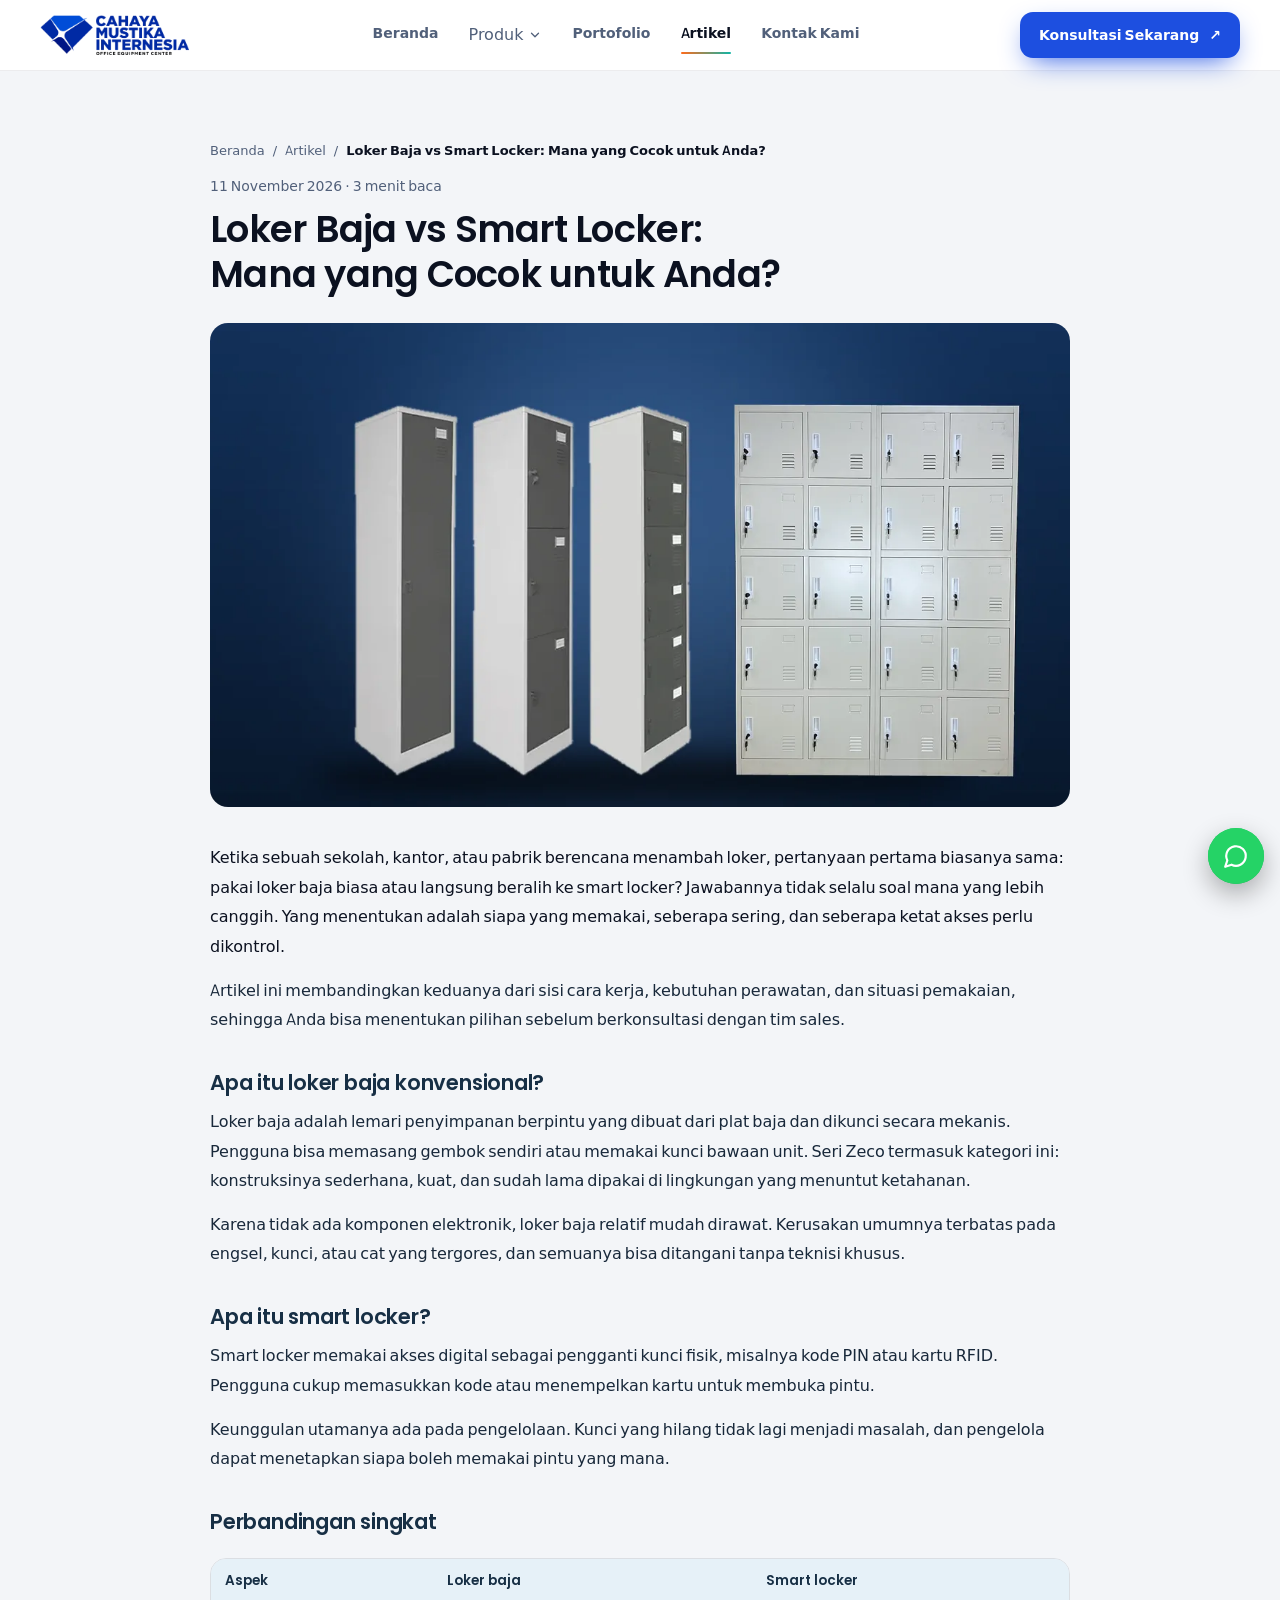
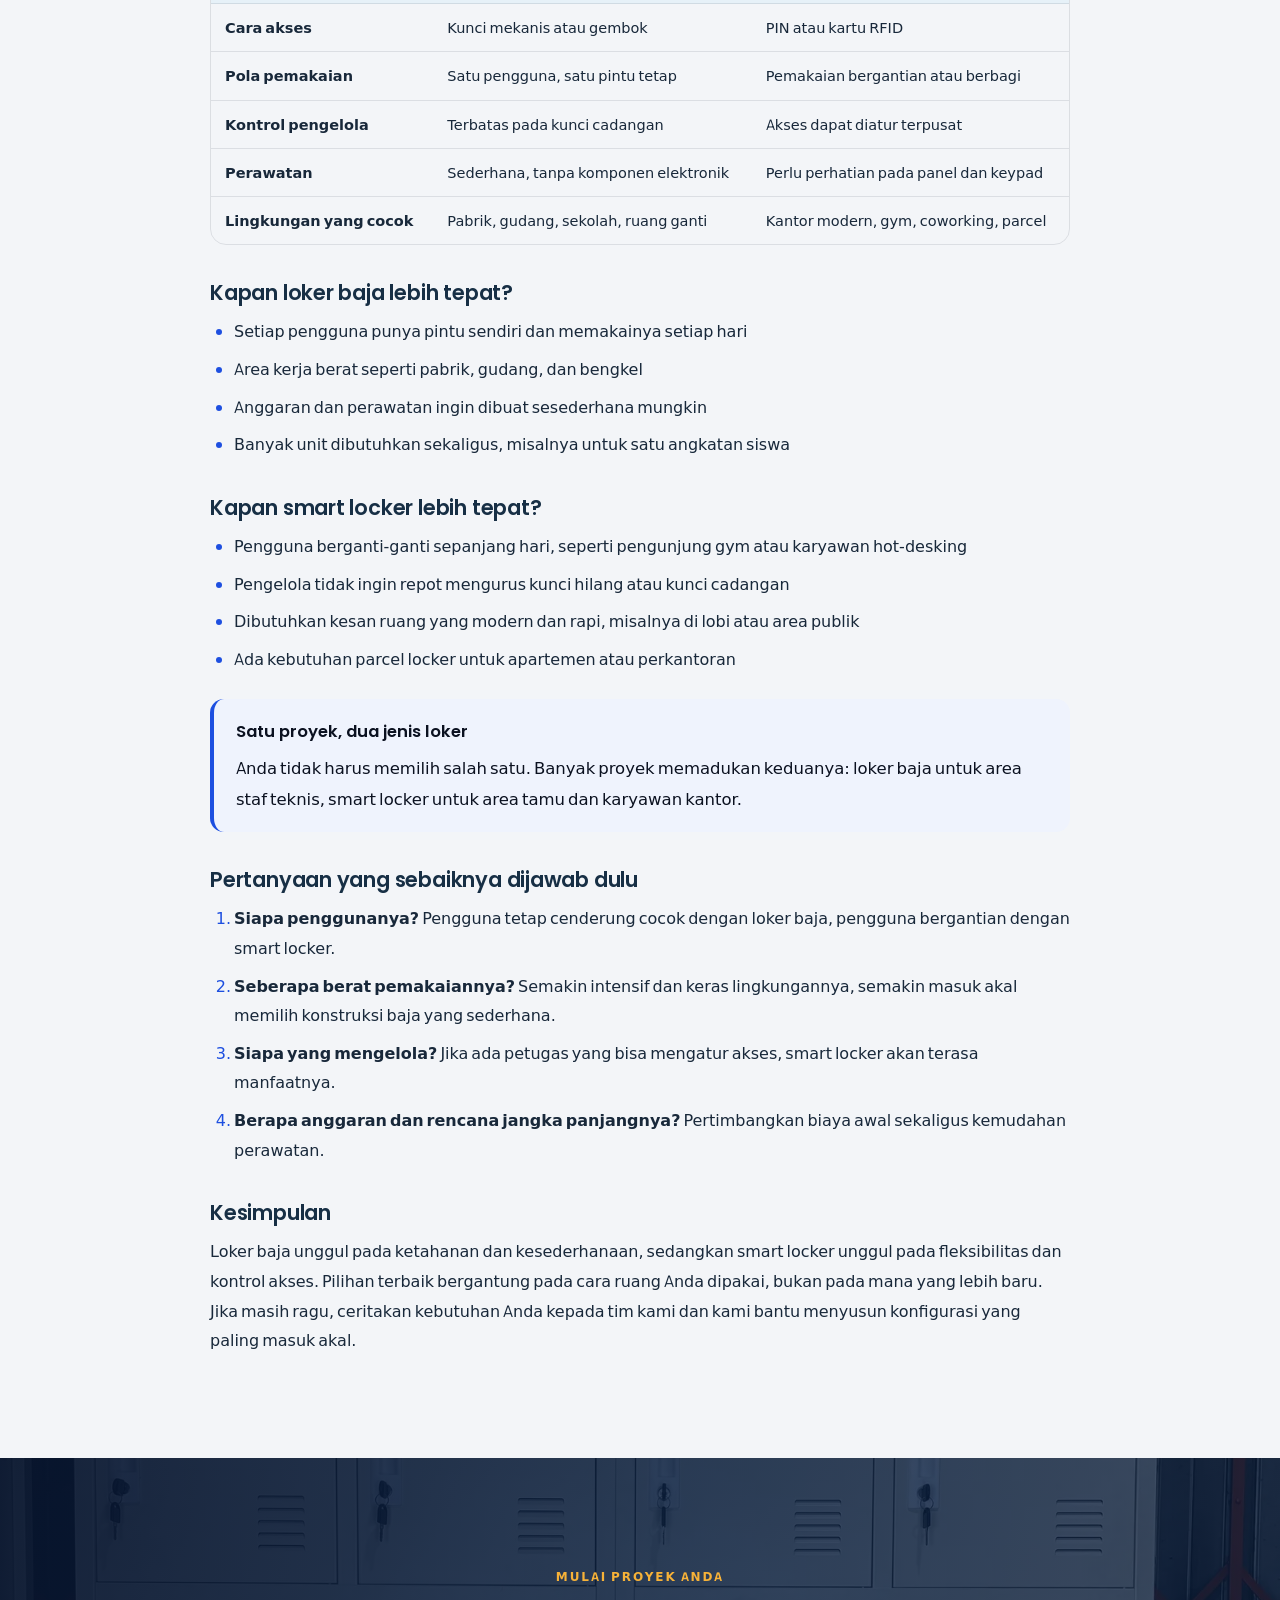
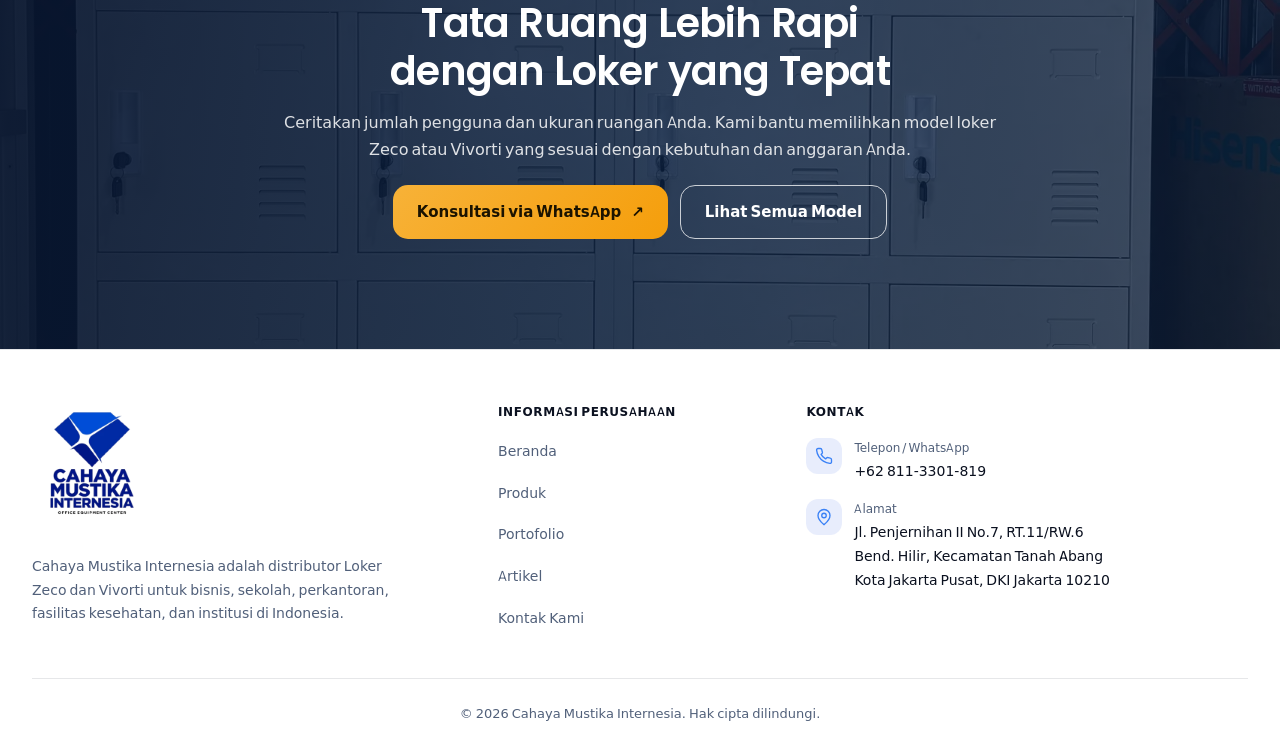
==== pages/artikel-locker-baja-vs-smart-locker.html @ 6ec08c3e "Add files via upload" ====
<!doctype html>
<html lang="id" data-theme="light">
<head>
<meta charset="utf-8">
<meta name="viewport" content="width=device-width,initial-scale=1">
<title>Loker Baja vs Smart Locker: Mana yang Cocok untuk Anda? | Cahaya Mustika Internesia</title>
<meta name="description" content="Memilih antara loker baja konvensional dan smart locker digital bergantung pada pola pemakaian, anggaran, dan tingkat kontrol akses.">
<meta property="og:title" content="Loker Baja vs Smart Locker: Mana yang Cocok untuk Anda? | Cahaya Mustika Internesia"><meta property="og:description" content="Memilih antara loker baja konvensional dan smart locker digital bergantung pada pola pemakaian, anggaran, dan tingkat kontrol akses."><meta property="og:image" content="../assets/images/logo-footer.webp">
<link rel="icon" href="../assets/images/icon.webp" type="image/webp">
<script>(function(){var d=document.documentElement;d.classList.add("js");try{localStorage.removeItem("theme")}catch(e){}})()</script>
<link rel="stylesheet" href="../assets/css/locker.css">
<script defer src="../assets/js/locker.js"></script>
</head>
<body>
<a class="skip" href="#main">Lompat ke konten</a>
<header class="hdr" id="hdr">
 <div class="hdr-in">
  <a class="logo" href="../index.html" aria-label="Cahaya Mustika Internesia"><img class="l-light" src="../assets/images/logo-cahaya-mustika.webp" width="800" height="215" alt="Cahaya Mustika Internesia"><img class="l-dark" src="../assets/images/putih-logo.webp" width="800" height="215" alt="Cahaya Mustika Internesia"></a>
  <nav class="nav" aria-label="Navigasi utama"><a href="../index.html">Beranda</a><div class="nav-dd"><button type="button" class="nav-dd-t" aria-expanded="false" aria-controls="ddProduk">Produk <svg class="dd-chev" viewBox="0 0 24 24" width="14" height="14" fill="none" stroke="currentColor" stroke-width="2.2" stroke-linecap="round" stroke-linejoin="round" aria-hidden="true"><path d="M6 9l6 6 6-6"/></svg></button><div class="nav-dd-m" id="ddProduk"><a href="../pages/produk.html"><b>Semua Produk</b><small>20 model Zeco dan Vivorti</small></a><a href="../pages/zeco.html"><b>Loker Besi Zeco</b><small>Loker baja 1 sampai 6 pintu</small></a><a href="../pages/vivorti.html"><b>Loker Vivorti</b><small>Loker 9 dan 20 pintu</small></a></div></div><a href="../pages/portofolio.html">Portofolio</a><a href="../pages/artikel.html" aria-current=page>Artikel</a><a href="../pages/kontak.html">Kontak Kami</a></nav>
  <div class="hdr-act">
   <a class="btn btn-primary btn-sm" href="https://wa.me/628113301819?text=Halo%20Cahaya%20Mustika%20Internesia%2C%20saya%20ingin%20konsultasi%20mengenai%20locker." target="_blank" rel="noopener noreferrer">Konsultasi Sekarang <span class="arr">↗</span></a>
   <button class="burger" id="burger" type="button" aria-label="Menu" aria-expanded="false" aria-controls="mnav"><span></span><span></span></button>
  </div>
 </div>
 <nav class="mnav" id="mnav" aria-label="Navigasi seluler"><a href="../index.html">Beranda</a><a href="../pages/produk.html">Produk</a><a class="mnav-sub" href="../pages/zeco.html">Loker Besi Zeco</a><a class="mnav-sub" href="../pages/vivorti.html">Loker Vivorti</a><a href="../pages/portofolio.html">Portofolio</a><a href="../pages/artikel.html" aria-current=page>Artikel</a><a href="../pages/kontak.html">Kontak Kami</a></nav>
</header>
<main id="main">
<section class="sec pt-hdr post"><div class="wrap post-wrap">
 <header class="post-head">
  <nav class="crumb post-crumb" aria-label="Breadcrumb"><a href="../index.html">Beranda</a><span aria-hidden="true">/</span><a href="artikel.html">Artikel</a><span aria-hidden="true">/</span><span aria-current="page">Loker Baja vs Smart Locker: Mana yang Cocok untuk Anda?</span></nav>
  <p class="post-date"><time>11 November 2026</time> · 3 menit baca</p>
  <h1>Loker Baja vs Smart Locker: Mana yang Cocok untuk Anda?</h1>
 </header>
 <figure class="post-cover"><img fetchpriority="high" src="../assets/images/artikel/locker-baja-vs-smart-locker.webp" alt="Loker Baja vs Smart Locker: Mana yang Cocok untuk Anda?" width="1200" height="750"></figure>
 <article class="post-body prose">
<p>Ketika sebuah sekolah, kantor, atau pabrik berencana menambah loker, pertanyaan pertama biasanya sama: pakai loker baja biasa atau langsung beralih ke smart locker? Jawabannya tidak selalu soal mana yang lebih canggih. Yang menentukan adalah siapa yang memakai, seberapa sering, dan seberapa ketat akses perlu dikontrol.</p>
<p>Artikel ini membandingkan keduanya dari sisi cara kerja, kebutuhan perawatan, dan situasi pemakaian, sehingga Anda bisa menentukan pilihan sebelum berkonsultasi dengan tim sales.</p>
<h2>Apa itu loker baja konvensional?</h2>
<p>Loker baja adalah lemari penyimpanan berpintu yang dibuat dari plat baja dan dikunci secara mekanis. Pengguna bisa memasang gembok sendiri atau memakai kunci bawaan unit. Seri Zeco termasuk kategori ini: konstruksinya sederhana, kuat, dan sudah lama dipakai di lingkungan yang menuntut ketahanan.</p>
<p>Karena tidak ada komponen elektronik, loker baja relatif mudah dirawat. Kerusakan umumnya terbatas pada engsel, kunci, atau cat yang tergores, dan semuanya bisa ditangani tanpa teknisi khusus.</p>
<h2>Apa itu smart locker?</h2>
<p>Smart locker memakai akses digital sebagai pengganti kunci fisik, misalnya kode PIN atau kartu RFID. Pengguna cukup memasukkan kode atau menempelkan kartu untuk membuka pintu.</p>
<p>Keunggulan utamanya ada pada pengelolaan. Kunci yang hilang tidak lagi menjadi masalah, dan pengelola dapat menetapkan siapa boleh memakai pintu yang mana.</p>
<h2>Perbandingan singkat</h2>
<div class="tbl"><table><thead><tr><th>Aspek</th><th>Loker baja</th><th>Smart locker</th></tr></thead><tbody>
<tr><td>Cara akses</td><td>Kunci mekanis atau gembok</td><td>PIN atau kartu RFID</td></tr>
<tr><td>Pola pemakaian</td><td>Satu pengguna, satu pintu tetap</td><td>Pemakaian bergantian atau berbagi</td></tr>
<tr><td>Kontrol pengelola</td><td>Terbatas pada kunci cadangan</td><td>Akses dapat diatur terpusat</td></tr>
<tr><td>Perawatan</td><td>Sederhana, tanpa komponen elektronik</td><td>Perlu perhatian pada panel dan keypad</td></tr>
<tr><td>Lingkungan yang cocok</td><td>Pabrik, gudang, sekolah, ruang ganti</td><td>Kantor modern, gym, coworking, parcel</td></tr>
</tbody></table></div>
<h2>Kapan loker baja lebih tepat?</h2>
<ul><li>Setiap pengguna punya pintu sendiri dan memakainya setiap hari</li><li>Area kerja berat seperti pabrik, gudang, dan bengkel</li><li>Anggaran dan perawatan ingin dibuat sesederhana mungkin</li><li>Banyak unit dibutuhkan sekaligus, misalnya untuk satu angkatan siswa</li></ul>
<h2>Kapan smart locker lebih tepat?</h2>
<ul><li>Pengguna berganti-ganti sepanjang hari, seperti pengunjung gym atau karyawan hot-desking</li><li>Pengelola tidak ingin repot mengurus kunci hilang atau kunci cadangan</li><li>Dibutuhkan kesan ruang yang modern dan rapi, misalnya di lobi atau area publik</li><li>Ada kebutuhan parcel locker untuk apartemen atau perkantoran</li></ul>
<blockquote><b>Satu proyek, dua jenis loker</b>Anda tidak harus memilih salah satu. Banyak proyek memadukan keduanya: loker baja untuk area staf teknis, smart locker untuk area tamu dan karyawan kantor.</blockquote>
<h2>Pertanyaan yang sebaiknya dijawab dulu</h2>
<ol><li><b>Siapa penggunanya?</b> Pengguna tetap cenderung cocok dengan loker baja, pengguna bergantian dengan smart locker.</li><li><b>Seberapa berat pemakaiannya?</b> Semakin intensif dan keras lingkungannya, semakin masuk akal memilih konstruksi baja yang sederhana.</li><li><b>Siapa yang mengelola?</b> Jika ada petugas yang bisa mengatur akses, smart locker akan terasa manfaatnya.</li><li><b>Berapa anggaran dan rencana jangka panjangnya?</b> Pertimbangkan biaya awal sekaligus kemudahan perawatan.</li></ol>
<h2>Kesimpulan</h2>
<p>Loker baja unggul pada ketahanan dan kesederhanaan, sedangkan smart locker unggul pada fleksibilitas dan kontrol akses. Pilihan terbaik bergantung pada cara ruang Anda dipakai, bukan pada mana yang lebih baru. Jika masih ragu, ceritakan kebutuhan Anda kepada tim kami dan kami bantu menyusun konfigurasi yang paling masuk akal.</p>
 </article>
</div></section>
<section class="pdx-cta" aria-label="Konsultasi">
 <img src="../assets/images/cta-loker.webp" alt="" width="1600" height="900" loading="lazy">
 <div class="wrap pdx-cta-in">
  <span class="pdx-eyebrow">Mulai Proyek Anda</span>
  <h2>Tata Ruang Lebih Rapi dengan Loker yang Tepat</h2>
  <p>Ceritakan jumlah pengguna dan ukuran ruangan Anda. Kami bantu memilihkan model loker Zeco atau Vivorti yang sesuai dengan kebutuhan dan anggaran Anda.</p>
  <div class="pdx-cta-btns"><a class="btn pdx-btn-wa" href="https://wa.me/628113301819?text=Halo%20Cahaya%20Mustika%20Internesia%2C%20saya%20ingin%20konsultasi%20mengenai%20loker." target="_blank" rel="noopener noreferrer">Konsultasi via WhatsApp <span class="arr">↗</span></a><a class="btn pdx-btn-line" href="produk.html">Lihat Semua Model</a></div>
 </div>
</section>
</main>
<footer class="ft">
 <div class="ft-grid">
  <div class="c2">
   <a class="ft-logo" href="../index.html" aria-label="Cahaya Mustika Internesia"><img class="theme-logo-light" src="../assets/images/logo-footer.webp" width="320" height="320" loading="lazy" alt="Cahaya Mustika Internesia - Office Equipment Center"><img class="theme-logo-dark" src="../assets/images/logo-footer-dark.webp" width="320" height="320" loading="lazy" alt="" aria-hidden="true"></a>
   <p class="d">Cahaya Mustika Internesia adalah distributor Loker Zeco dan Vivorti untuk bisnis, sekolah, perkantoran, fasilitas kesehatan, dan institusi di Indonesia.</p>
  </div>
  <nav aria-label="Footer Navigation"><p class="ft-t">Informasi perusahaan</p><ul><li><a href="../index.html">Beranda</a></li><li><a href="../pages/produk.html">Produk</a></li><li><a href="../pages/portofolio.html">Portofolio</a></li><li><a href="../pages/artikel.html">Artikel</a></li><li><a href="../pages/kontak.html">Kontak Kami</a></li></ul></nav>
  <div class="c2"><p class="ft-t">Kontak</p><ul>
   <li><a class="ci" href="https://wa.me/628113301819?text=Halo%20Cahaya%20Mustika%20Internesia%2C%20saya%20ingin%20konsultasi%20mengenai%20locker." target="_blank" rel="noopener noreferrer"><span class="ico"><svg width="18" height="18" viewBox="0 0 24 24" fill="none" stroke="currentColor" stroke-width="1.8" stroke-linecap="round" stroke-linejoin="round"><path d="M22 16.92v3a2 2 0 0 1-2.18 2 19.79 19.79 0 0 1-8.63-3.07 19.5 19.5 0 0 1-6-6 19.79 19.79 0 0 1-3.07-8.67A2 2 0 0 1 4.11 2h3a2 2 0 0 1 2 1.72 12.84 12.84 0 0 0 .7 2.81 2 2 0 0 1-.45 2.11L8.09 9.91a16 16 0 0 0 6 6l1.27-1.27a2 2 0 0 1 2.11-.45 12.84 12.84 0 0 0 2.81.7A2 2 0 0 1 22 16.92z"/></svg></span><span><small>Telepon / WhatsApp</small><b>+62 811-3301-819</b></span></a></li>
   <li><a class="ci" href="https://www.google.com/maps/search/?api=1&amp;query=PT%20Cahaya%20Mustika%20Internesia%2C%20Jl.%20Penjernihan%20II%2C%20Jakarta%20Pusat" target="_blank" rel="noopener noreferrer"><span class="ico"><svg width="18" height="18" viewBox="0 0 24 24" fill="none" stroke="currentColor" stroke-width="1.8" stroke-linecap="round" stroke-linejoin="round"><path d="M20 10c0 4.993-5.539 10.193-7.399 11.799a1 1 0 0 1-1.202 0C9.539 20.193 4 14.993 4 10a8 8 0 0 1 16 0"/><circle cx="12" cy="10" r="3"/></svg></span><span><small>Alamat</small><b><span>Jl. Penjernihan II No.7, RT.11/RW.6</span><span>Bend. Hilir, Kecamatan Tanah Abang</span><span>Kota Jakarta Pusat, DKI Jakarta 10210</span></b></span></a></li>
  </ul></div>
 </div>
 <div class="ft-copy">© 2026 Cahaya Mustika Internesia. Hak cipta dilindungi.</div>
</footer>
<a class="wa" href="https://wa.me/628113301819?text=Halo%20Cahaya%20Mustika%20Internesia%2C%20saya%20ingin%20konsultasi%20mengenai%20locker." target="_blank" rel="noopener noreferrer" aria-label="Chat dengan Sales via WhatsApp"><span class="tip">Chat dengan Sales</span><span class="b"><svg width="26" height="26" viewBox="0 0 24 24" fill="none" stroke="currentColor" stroke-width="2" stroke-linecap="round" stroke-linejoin="round"><path d="M7.9 20A9 9 0 1 0 4 16.1L2 22Z"/></svg></span></a>
<dialog id="pm" aria-label="Detail produk"><div class="m" style="position:relative"><button class="m-x" type="button" aria-label="Tutup">×</button>
 <div class="m-art"><div class="art" id="pm-art"></div></div>
 <div class="m-body"><span class="badge" id="pm-badge"></span><h3 id="pm-name"></h3><small id="pm-tag" style="color:var(--muted);font-weight:700"></small><p id="pm-desc"></p><ul id="pm-list"></ul>
 <a class="btn btn-wa btn-blue" id="pm-wa" href="#" target="_blank" rel="noopener noreferrer">Mulai Konsultasi <span class="arr">↗</span></a>
 <p class="m-note">Model, ukuran, warna, dan opsi kunci dikonfirmasi oleh tim sales sesuai ketersediaan dan kebutuhan proyek Anda.</p></div></div></dialog>
</body>
</html>
---- assets/css/locker.css ----
/* Cahaya Mustika Internesia — Locker (Zeco & Vivorti) */
@font-face{font-family:Manrope;font-style:normal;font-weight:200 800;font-display:swap;src:url(../fonts/manrope-200-800-latin.woff2) format("woff2")}
@font-face{font-family:Poppins;font-weight:400;font-display:swap;src:url(../fonts/poppins-400-latin.woff2) format("woff2")}
@font-face{font-family:Poppins;font-weight:500;font-display:swap;src:url(../fonts/poppins-500-latin.woff2) format("woff2")}
@font-face{font-family:Poppins;font-weight:600;font-display:swap;src:url(../fonts/poppins-600-latin.woff2) format("woff2")}

:root{
  --page:#f3f5f8;--surface:#fff;--fg:#0b1120;--muted:#51607a;--line:#0f172a1a;
  --brand:#1d4fe0;--brand2:#3b82f6;--nav:#ffffffcc;
  --Zeco:#ff6a1a;--viv:#0fb5a6;
  --steel:#0f1623;--steel2:#18212f;--art:linear-gradient(160deg,#e9eef5,#d7dfea);
  --shadow:0 18px 50px -20px rgba(11,17,32,.35);
  --r:22px;--ease:cubic-bezier(.2,.8,.2,1);
}
:root[data-theme=dark]{
  --page:#080d18;--surface:#101a30;--fg:#f8fafc;--muted:#9aa8bf;--line:#94a3b829;
  --brand:#3b76ff;--brand2:#6ab0ff;--nav:#0b1120cc;--steel:#050914;--steel2:#0c1424;
  --art:linear-gradient(160deg,#16213a,#0d1527);--shadow:0 18px 50px -20px rgba(0,0,0,.7);
}
*,*::before,*::after{box-sizing:border-box}
html{scroll-behavior:smooth;-webkit-text-size-adjust:100%}
body{margin:0;background:var(--page);color:var(--fg);font:400 16px/1.6 Manrope,system-ui,sans-serif;overflow-x:hidden;transition:background .4s,color .4s}
img,svg{max-width:100%;display:block}
a{color:inherit;text-decoration:none}
h1,h2,h3,h4{font-family:Poppins,Manrope,sans-serif;font-weight:600;line-height:1.12;margin:0;letter-spacing:-.02em}
p{margin:0}
button{font:inherit;color:inherit;cursor:pointer}
.sr-only{position:absolute;width:1px;height:1px;overflow:hidden;clip:rect(0 0 0 0)}
.skip{position:fixed;left:16px;top:-60px;z-index:100;background:var(--brand);color:#fff;padding:8px 16px;border-radius:99px;transition:top .2s}
.skip:focus{top:12px}
.wrap{width:min(1200px,100% - 40px);margin-inline:auto}
:focus-visible{outline:2px solid var(--brand2);outline-offset:3px;border-radius:6px}

/* theme logos */
.l-dark,.theme-logo-dark{display:none}
:root[data-theme=dark] .l-light,:root[data-theme=dark] .theme-logo-light{display:none}
:root[data-theme=dark] .l-dark,:root[data-theme=dark] .theme-logo-dark{display:block}

/* ---------- page cover (loader) ---------- */
.cover{position:fixed;inset:0;z-index:200;background:var(--page);display:grid;place-items:center;animation:coverOut .5s 2.4s forwards;transition:opacity .5s,visibility .5s}
.cover.gone{opacity:0;visibility:hidden}
.cover-in{display:grid;justify-items:center;gap:18px}
.cover img{width:112px;height:auto;animation:coverLogo 1.2s var(--ease) infinite alternate}
.cover-bar{width:150px;height:4px;border-radius:9px;background:var(--line);overflow:hidden}
.cover-bar i{display:block;height:100%;width:40%;border-radius:9px;background:linear-gradient(90deg,var(--Zeco),var(--brand),var(--viv));animation:bar 1s ease-in-out infinite}
.cover small{letter-spacing:.3em;font-size:11px;text-transform:uppercase;color:var(--muted);font-weight:700}
@keyframes bar{from{transform:translateX(-120%)}to{transform:translateX(320%)}}
@keyframes coverLogo{from{transform:translateY(4px) scale(.97)}to{transform:translateY(-4px) scale(1.03)}}
@keyframes coverOut{to{opacity:0;visibility:hidden}}

/* ---------- header (floating island) ---------- */
.hdr{position:fixed;z-index:60;top:12px;left:0;right:0;pointer-events:none;transition:top .3s}
.hdr-in{pointer-events:auto;width:min(1200px,100% - 24px);margin-inline:auto;display:flex;align-items:center;justify-content:space-between;gap:14px;padding:8px 10px 8px 18px;border:1px solid var(--line);border-radius:20px;background:var(--nav);backdrop-filter:blur(18px) saturate(1.4);-webkit-backdrop-filter:blur(18px) saturate(1.4);transition:box-shadow .3s,padding .3s}
.hdr.stuck{top:8px}.hdr.stuck .hdr-in{box-shadow:var(--shadow)}
.logo{position:relative;display:block;width:172px;height:40px;flex:none}
.logo img{position:absolute;inset:0;width:100%;height:100%;object-fit:contain;object-position:left}
.nav{display:none;gap:2px;position:relative}
.nav a,.mnav a{font-size:14px;font-weight:600;color:var(--muted);padding:9px 14px;border-radius:12px;position:relative;transition:color .2s,background .2s}
.nav a:hover{color:var(--fg);background:var(--line)}
.nav a[aria-current=page]{color:var(--fg)}
.nav a[aria-current=page]::after{content:"";position:absolute;left:14px;right:14px;bottom:3px;height:2px;border-radius:2px;background:linear-gradient(90deg,var(--Zeco),var(--viv));animation:grow .6s var(--ease)}
@keyframes grow{from{transform:scaleX(0)}}
.hdr-act{display:flex;align-items:center;gap:8px}
.theme,.burger{width:42px;height:42px;border-radius:13px;border:1px solid var(--line);background:transparent;display:grid;place-items:center;transition:background .2s,transform .3s var(--ease)}
.theme:hover,.burger:hover{background:var(--line)}
.theme:active{transform:rotate(40deg) scale(.9)}
.theme svg{width:19px;height:19px;transition:transform .5s var(--ease)}
.theme .sun{display:none}
:root[data-theme=dark] .theme .sun{display:block}:root[data-theme=dark] .theme .moon{display:none}
.burger{position:relative}
.burger span{position:absolute;left:12px;right:12px;height:2px;border-radius:2px;background:var(--fg);transition:transform .35s var(--ease),top .35s var(--ease)}
.burger span:first-child{top:16px}.burger span:last-child{top:24px}
.burger[aria-expanded=true] span:first-child{top:20px;transform:rotate(45deg)}
.burger[aria-expanded=true] span:last-child{top:20px;transform:rotate(-45deg)}
.mnav{pointer-events:auto;width:min(1200px,100% - 24px);margin:8px auto 0;border:1px solid var(--line);border-radius:20px;background:var(--surface);padding:10px;display:grid;gap:2px;max-height:0;opacity:0;overflow:hidden;visibility:hidden;transition:max-height .45s var(--ease),opacity .3s,visibility .3s,padding .3s;padding-block:0}
.mnav.open{max-height:420px;opacity:1;visibility:visible;padding-block:10px;box-shadow:var(--shadow)}
.mnav a{padding:13px 16px;font-size:16px}
.mnav a[aria-current=page]{color:var(--brand);background:var(--line)}
@media(min-width:960px){.nav{display:flex}.burger,.mnav{display:none}.hdr-act .btn{display:inline-flex}}
.hdr-act .btn{display:none}
@media(min-width:960px){.hdr-act .btn{display:inline-flex}}

/* ---------- buttons ---------- */
.btn{display:inline-flex;align-items:center;gap:10px;justify-content:center;font-weight:700;font-size:15px;padding:14px 24px;border-radius:15px;border:1px solid transparent;position:relative;overflow:hidden;isolation:isolate;transition:transform .3s var(--ease),box-shadow .3s,background .3s,color .3s}
.btn-sm{padding:11px 18px;font-size:14px;border-radius:13px}
.btn-primary{background:var(--brand);color:#fff;box-shadow:0 10px 28px -10px var(--brand)}
.btn-primary::before{content:"";position:absolute;inset:0;z-index:-1;background:linear-gradient(110deg,transparent 30%,rgba(255,255,255,.35) 50%,transparent 70%);transform:translateX(-120%);transition:transform .7s var(--ease)}
.btn-primary:hover{transform:translateY(-3px);box-shadow:0 16px 34px -10px var(--brand)}
.btn-primary:hover::before{transform:translateX(120%)}
.btn-line{border-color:var(--line);background:var(--surface);color:var(--fg)}
.btn-line:hover{transform:translateY(-3px);border-color:var(--brand2);box-shadow:var(--shadow)}
.btn .arr{display:inline-block;transition:transform .3s var(--ease)}
.btn:hover .arr{transform:translate(4px,-3px)}
.btn:active{transform:scale(.97)}

/* ---------- reveal ---------- */
.js .rv{opacity:0;transform:translateY(32px);transition:opacity .8s var(--ease),transform .8s var(--ease);transition-delay:var(--d,0s)}
.js .rv.l{transform:translateX(-40px)}.js .rv.r{transform:translateX(40px)}.js .rv.z{transform:scale(.92)}
.js .rv.in{opacity:1;transform:none}

/* ---------- hero ---------- */
.hero{position:relative;padding:130px 0 70px;overflow:hidden;background:
  radial-gradient(900px 500px at 85% 0%,color-mix(in srgb,var(--brand) 18%,transparent),transparent 70%),
  radial-gradient(700px 400px at 0% 100%,color-mix(in srgb,var(--Zeco) 12%,transparent),transparent 70%)}
.hero::before{content:"";position:absolute;inset:0;background-image:linear-gradient(var(--line) 1px,transparent 1px),linear-gradient(90deg,var(--line) 1px,transparent 1px);background-size:56px 56px;mask-image:radial-gradient(ellipse at 70% 30%,#000 10%,transparent 70%);-webkit-mask-image:radial-gradient(ellipse at 70% 30%,#000 10%,transparent 70%);animation:gridMove 24s linear infinite}
@keyframes gridMove{to{background-position:56px 56px}}
.hero-grid{position:relative;display:grid;gap:46px;align-items:center}
@media(min-width:960px){.hero-grid{grid-template-columns:1.02fr .98fr;gap:60px}.hero{padding:150px 0 90px}}
.chip{display:inline-flex;align-items:center;gap:9px;font-size:12px;font-weight:800;letter-spacing:.14em;text-transform:uppercase;padding:8px 14px;border-radius:99px;border:1px solid var(--line);background:var(--surface);color:var(--muted)}
.chip .dot{width:8px;height:8px;border-radius:50%;background:var(--viv);box-shadow:0 0 0 0 var(--viv);animation:ping 1.8s infinite}
@keyframes ping{70%{box-shadow:0 0 0 10px transparent}100%{box-shadow:0 0 0 0 transparent}}
.hero h1{font-size:clamp(40px,6.4vw,76px);margin:22px 0 20px;text-transform:uppercase;letter-spacing:-.035em}
.hero h1 .w{display:inline-block;overflow:hidden;vertical-align:bottom;padding-bottom:.08em}
.hero h1 .w>span{display:inline-block;transform:translateY(110%);animation:rise .9s var(--ease) forwards;animation-delay:calc(.35s + var(--w)*.09s)}
@keyframes rise{to{transform:none}}
.grad{background:linear-gradient(95deg,var(--Zeco),var(--brand) 55%,var(--viv));-webkit-background-clip:text;background-clip:text;color:transparent;background-size:200% 100%;animation:shift 6s linear infinite}
@keyframes shift{to{background-position:-200% 0}}
.lead{font-size:clamp(16px,2vw,19px);color:var(--muted);max-width:56ch}
.hero-cta{display:flex;flex-wrap:wrap;gap:12px;margin:30px 0 38px}
.stats{display:grid;grid-template-columns:repeat(3,1fr);gap:12px;max-width:520px}
.stat{padding:16px;border-radius:18px;background:var(--surface);border:1px solid var(--line);transition:transform .35s var(--ease),border-color .3s}
.stat:hover{transform:translateY(-5px);border-color:var(--brand2)}
.stat b{display:block;font:600 clamp(26px,3.4vw,36px)/1 Poppins;letter-spacing:-.03em}
.stat>span{font-size:12.5px;color:var(--muted);font-weight:600}

/* locker wall */
.wall-wrap{position:relative;perspective:1400px}
.wall{position:relative;padding:16px;border-radius:26px;background:linear-gradient(160deg,var(--steel2),var(--steel));box-shadow:var(--shadow),inset 0 0 0 1px rgba(255,255,255,.07);transform:rotateY(-7deg) rotateX(3deg);transition:transform .6s var(--ease);animation:floaty 7s ease-in-out infinite}
.wall:hover{transform:rotateY(0) rotateX(0)}
@keyframes floaty{50%{translate:0 -10px}}
.wall-grid{display:grid;grid-template-columns:repeat(4,1fr);gap:8px}
.door{position:relative;aspect-ratio:3/4.1;border:0;padding:0;background:#05080f;border-radius:9px;perspective:700px;overflow:visible}
.door-in{position:absolute;inset:0;border-radius:9px;display:grid;place-items:center;background:radial-gradient(circle at 50% 70%,#1b2740,#060a13);color:#cfe0ff;box-shadow:inset 0 0 14px #000}
.door-in svg{width:42%;height:auto;opacity:0;transform:scale(.5) translateY(10px);transition:.5s var(--ease) .15s;stroke:currentColor;fill:none;stroke-width:1.6;stroke-linecap:round;stroke-linejoin:round}
.door.open .door-in svg{opacity:1;transform:none}
.door-face{position:absolute;inset:0;border-radius:9px;background:linear-gradient(145deg,#394559,#232c3b);transform-origin:0 50%;transition:transform .9s var(--ease);box-shadow:inset 0 0 0 1px rgba(255,255,255,.1),0 4px 10px rgba(0,0,0,.35);display:block;backface-visibility:hidden}
.door.open .door-face{transform:rotateY(-112deg)}
.door:hover .door-face{filter:brightness(1.15)}
.door.z .door-face{background:linear-gradient(145deg,#ff8a45,#e2560c)}
.door.v .door-face{background:linear-gradient(145deg,#f7fafc,#d8e1ea)}
.door.b .door-face{background:linear-gradient(145deg,#2c63f2,#1236a8)}
.door-face .vent{position:absolute;left:18%;right:18%;top:9%;height:11%;background:repeating-linear-gradient(180deg,rgba(0,0,0,.45) 0 2px,transparent 2px 5px);border-radius:2px}
.door-face .handle{position:absolute;right:13%;top:48%;width:9%;height:17%;border-radius:4px;background:rgba(0,0,0,.55);box-shadow:0 0 0 1px rgba(255,255,255,.2)}
.door.v .door-face .handle{background:#0fb5a6}
.door-face .num{position:absolute;left:13%;bottom:9%;font:700 10px/1 Poppins;font-style:normal;letter-spacing:.08em;color:rgba(255,255,255,.7)}
.door.v .door-face .num{color:#4b5a6e}
.wall-tag{position:absolute;display:flex;align-items:center;gap:8px;padding:9px 14px;border-radius:14px;background:var(--surface);border:1px solid var(--line);box-shadow:var(--shadow);font:700 13px Poppins;z-index:2}
.wall-tag i{width:10px;height:10px;border-radius:50%}
.wall-tag.t1{left:-14px;top:12%;animation:floaty 5s ease-in-out infinite}.wall-tag.t1 i{background:var(--Zeco)}
.wall-tag.t2{right:-10px;bottom:14%;animation:floaty 6s ease-in-out -2s infinite}.wall-tag.t2 i{background:var(--viv)}
@media(max-width:560px){.wall-tag.t1{left:-4px}.wall-tag.t2{right:-4px}.wall{transform:none}}

/* ---------- sections ---------- */
section{position:relative}
.sec{padding:clamp(64px,9vw,110px) 0}
.eyebrow{font-size:12px;font-weight:800;letter-spacing:.2em;text-transform:uppercase;color:var(--brand2);display:flex;align-items:center;gap:12px}
.eyebrow::before{content:"";width:34px;height:2px;background:currentColor;transform-origin:left;animation:grow 1s var(--ease) both}
.sec-h{display:flex;flex-wrap:wrap;justify-content:space-between;align-items:flex-end;gap:22px;margin-bottom:44px}
.sec-h h2{font-size:clamp(30px,4.6vw,52px);margin-top:14px;max-width:18ch}
.sec-h p{max-width:46ch;color:var(--muted)}

/* brand duel */
.duel{display:grid;gap:20px}
@media(min-width:900px){.duel{grid-template-columns:1fr 1fr}}
.bp{position:relative;border-radius:30px;padding:clamp(26px,4vw,46px);overflow:hidden;min-height:480px;display:flex;flex-direction:column;justify-content:space-between;gap:24px;isolation:isolate;transition:transform .5s var(--ease),box-shadow .5s}
.bp:hover{transform:translateY(-8px);box-shadow:0 30px 70px -28px rgba(0,0,0,.5)}
.bp.z{background:linear-gradient(150deg,#e8f6ff,#bfe3fb);color:#082033}
.bp.v{background:linear-gradient(150deg,#1b1b1d,#050505);color:#fff}
:root[data-theme=dark] .bp.v{background:linear-gradient(150deg,#1b1b1d,#000);color:#fff}
:root[data-theme=dark] .bp.z{background:linear-gradient(150deg,#e8f6ff,#bfe3fb);color:#082033}
.bp::before{content:"";position:absolute;width:420px;height:420px;border-radius:50%;right:-120px;top:-140px;z-index:-1;filter:blur(8px);transition:transform .9s var(--ease)}
.bp.z::before{background:radial-gradient(circle,rgba(56,189,248,.5),transparent 65%)}
.bp.v::before{background:radial-gradient(circle,rgba(255,255,255,.2),transparent 65%)}
.bp:hover::before{transform:scale(1.35) translate(-30px,30px)}
.bp .tag{font:800 12px Poppins;letter-spacing:.22em;text-transform:uppercase;opacity:.75}
.bp h3{font-size:clamp(46px,7vw,84px);letter-spacing:-.04em;margin:8px 0 14px}
.bp.z h3{color:#0284c7}.bp.v h3{color:#fff}
.bp p{max-width:38ch;opacity:.85}
.bp ul{list-style:none;margin:20px 0 0;padding:0;display:grid;gap:10px}
.bp li{display:flex;gap:10px;align-items:center;font-weight:600;font-size:15px}
.bp li::before{content:"";width:20px;height:20px;border-radius:50%;flex:none;background:currentColor;opacity:.9;-webkit-mask:url("data:image/svg+xml,%3Csvg xmlns='http://www.w3.org/2000/svg' viewBox='0 0 20 20'%3E%3Ccircle cx='10' cy='10' r='10' fill='%23fff' opacity='.0'/%3E%3Cpath d='M5 10.5l3.2 3.2L15 6.8' fill='none' stroke='%23000' stroke-width='2.4' stroke-linecap='round' stroke-linejoin='round'/%3E%3C/svg%3E") center/contain no-repeat;mask:url("data:image/svg+xml,%3Csvg xmlns='http://www.w3.org/2000/svg' viewBox='0 0 20 20'%3E%3Cpath d='M5 10.5l3.2 3.2L15 6.8' fill='none' stroke='%23000' stroke-width='2.4' stroke-linecap='round' stroke-linejoin='round'/%3E%3C/svg%3E") center/contain no-repeat}
.bp.z li::before{color:#0284c7}.bp.v li::before{color:#fff}
.bp-art{position:absolute;right:clamp(14px,4vw,40px);bottom:70px;width:min(44%,240px);opacity:.96;transition:transform .6s var(--ease)}
.bp:hover .bp-art{transform:translateY(-10px) rotate(-2deg)}
.bp .btn{align-self:flex-start;margin-top:6px}
@media(min-width:561px){.bp>div:first-child{max-width:calc(100% - 230px)}}
.bp.z .btn{background:#0284c7;color:#fff}.bp.v .btn{background:#fff;color:#000}
@media(max-width:560px){.bp-art{display:none}.bp{min-height:0}}

/* art svg door animation */
.art svg{width:100%;height:auto;overflow:visible}
.art .dr{transform-box:fill-box;transform-origin:0 50%;transition:transform .7s var(--ease)}
.pcard:hover .art .dr,.bp:hover .art .dr,.art.play .dr{transform:scaleX(.2)}
.art .dr:nth-of-type(3n){transition-delay:.08s}.art .dr:nth-of-type(3n+1){transition-delay:.16s}.art .dr:nth-of-type(3n+2){transition-delay:.04s}

/* product cards */
.pgrid{display:grid;gap:20px;grid-template-columns:repeat(auto-fill,minmax(min(100%,300px),1fr))}
.pcard{background:var(--surface);border:1px solid var(--line);border-radius:var(--r);overflow:hidden;display:flex;flex-direction:column;transition:transform .45s var(--ease),box-shadow .45s,opacity .35s,border-color .3s;transform-style:preserve-3d}
.pcard:hover{box-shadow:var(--shadow);border-color:color-mix(in srgb,var(--brand2) 50%,var(--line))}
.pcard.off{opacity:0;transform:scale(.9);pointer-events:none}
.pcard[hidden]{display:none}
.pcard-art{position:relative;background:var(--art);padding:30px 34px 26px;display:grid;place-items:end center;height:272px;overflow:hidden}
.pcard-art::after{content:"";position:absolute;left:12%;right:12%;bottom:14px;height:12px;border-radius:50%;background:rgba(0,0,0,.25);filter:blur(7px)}
.pcard-art .art{height:190px;position:relative;z-index:1;transition:transform .5s var(--ease)}
.pcard-art .art svg{height:100%;width:auto}
.pcard:hover .pcard-art .art{transform:translateY(-6px) scale(1.03)}
.pcard-art .badge{position:absolute;left:14px;top:14px;z-index:2}
.badge{font:800 11px Poppins;letter-spacing:.14em;text-transform:uppercase;padding:6px 12px;border-radius:99px;color:#fff}
.badge.z{background:var(--Zeco);color:#1a0d02}.badge.v{background:var(--viv);color:#031b18}
.pcard-body{padding:22px 22px 24px;display:flex;flex-direction:column;gap:10px;flex:1}
.pcard-body small{font-weight:700;color:var(--muted);letter-spacing:.06em;text-transform:uppercase;font-size:11.5px}
.pcard-body h3{font-size:22px}
.pcard-body p{color:var(--muted);font-size:14.5px;flex:1}
.pcard-act{display:flex;gap:8px;margin-top:8px;flex-wrap:wrap}
.pcard-act .btn{padding:11px 14px;font-size:13.5px;border-radius:12px;white-space:nowrap}.pcard-act .btn-wa{flex:1}
.btn-wa{background:#25D366;color:#04210f}
.btn-wa:hover{transform:translateY(-3px);box-shadow:0 12px 24px -10px #25D366}
.btn-wa.btn-blue{background:var(--brand);color:#fff}
.btn-wa.btn-blue:hover{box-shadow:0 12px 24px -10px var(--brand)}

/* carousel */
.car-nav{display:flex;gap:8px}
.car-nav button{width:48px;height:48px;border-radius:15px;border:1px solid var(--line);background:var(--surface);font-size:20px;transition:.3s var(--ease)}
.car-nav button:hover{background:var(--brand);color:#fff;transform:scale(1.08)}
.car{display:flex;gap:20px;overflow-x:auto;scroll-snap-type:x mandatory;padding:6px 20px 30px;margin-inline:calc((100vw - min(1200px,100vw - 40px))/-2);padding-inline:calc((100vw - min(1200px,100vw - 40px))/2);scroll-padding-inline:calc((100vw - min(1200px,100vw - 40px))/2);scrollbar-width:none}
.car::-webkit-scrollbar{display:none}
.car .pcard{flex:0 0 min(82vw,320px);scroll-snap-align:start}

/* filter */
.filters{display:flex;gap:8px;flex-wrap:wrap;margin-bottom:30px;padding:6px;border-radius:18px;background:var(--surface);border:1px solid var(--line);width:max-content;max-width:100%;position:relative}
.filters button{border:0;background:transparent;padding:11px 22px;border-radius:13px;font-weight:700;font-size:14px;color:var(--muted);position:relative;z-index:1;transition:color .3s}
.filters button.on{color:#fff}
.filters .pill{position:absolute;z-index:0;top:6px;bottom:6px;border-radius:13px;background:var(--brand);transition:left .45s var(--ease),width .45s var(--ease)}

/* features */
.feats{display:grid;gap:16px;grid-template-columns:repeat(auto-fit,minmax(min(100%,250px),1fr))}
.feat{padding:28px;border-radius:var(--r);background:var(--surface);border:1px solid var(--line);position:relative;overflow:hidden;transition:transform .4s var(--ease),border-color .3s}
.feat::after{content:"";position:absolute;left:0;bottom:0;height:3px;width:100%;background:linear-gradient(90deg,var(--Zeco),var(--brand),var(--viv));transform:scaleX(0);transform-origin:left;transition:transform .6s var(--ease)}
.feat:hover{transform:translateY(-8px)}.feat:hover::after{transform:scaleX(1)}
.feat .ic{width:56px;height:56px;border-radius:16px;display:grid;place-items:center;background:color-mix(in srgb,var(--brand) 12%,transparent);color:var(--brand2);margin-bottom:20px;transition:transform .5s var(--ease)}
.feat:hover .ic{transform:rotate(-8deg) scale(1.1)}
.feat .ic svg{width:28px;height:28px;stroke:currentColor;fill:none;stroke-width:1.7;stroke-linecap:round;stroke-linejoin:round}
.feat h3{font-size:19px;margin-bottom:8px}.feat p{color:var(--muted);font-size:14.5px}
.feat .n{position:absolute;right:18px;top:12px;font:600 50px/1 Poppins;color:var(--line);transition:color .3s}
.feat:hover .n{color:color-mix(in srgb,var(--brand2) 35%,transparent)}

/* solusi tabs */
.tabs-sec{background:var(--steel);color:#fff;overflow:hidden}
.tabs-sec .eyebrow{color:#7fb0ff}.tabs-sec .sec-h p{color:#9fb0c9}
.tabs{display:flex;gap:8px;overflow-x:auto;scrollbar-width:none;margin-bottom:26px;padding-bottom:4px}
.tabs::-webkit-scrollbar{display:none}
.tabs button{flex:none;padding:12px 20px;border-radius:14px;background:rgba(255,255,255,.06);border:1px solid rgba(255,255,255,.1);color:#c3d0e4;font-weight:700;font-size:14px;transition:.3s var(--ease)}
.tabs button:hover{background:rgba(255,255,255,.12)}
.tabs button.on{background:var(--brand);border-color:var(--brand);color:#fff;transform:translateY(-3px);box-shadow:0 12px 26px -10px var(--brand)}
.tpanel{display:none;grid-gap:30px;align-items:center;animation:panelIn .6s var(--ease)}
.tpanel.on{display:grid}
@media(min-width:860px){.tpanel.on{grid-template-columns:1.1fr .9fr}}
@keyframes panelIn{from{opacity:0;transform:translateX(30px)}}
.tpanel h3{font-size:clamp(26px,3.6vw,40px);margin-bottom:12px}
.tpanel p{color:#a9b9d0;max-width:52ch}
.tpanel ul{list-style:none;padding:0;margin:20px 0 26px;display:flex;flex-wrap:wrap;gap:8px}
.tpanel li{padding:8px 14px;border-radius:99px;background:rgba(255,255,255,.07);border:1px solid rgba(255,255,255,.12);font-size:13.5px;font-weight:600}
.tpanel .art{background:radial-gradient(circle at 50% 80%,rgba(59,118,255,.3),transparent 70%);padding:30px;border-radius:26px;border:1px solid rgba(255,255,255,.08)}
.tpanel .art svg{max-width:300px;margin:auto;animation:floaty 6s ease-in-out infinite}

/* steps */
.steps{position:relative;display:grid;gap:22px;max-width:860px;margin-inline:auto;padding-left:0}
.steps::before{content:"";position:absolute;left:27px;top:20px;bottom:20px;width:3px;background:var(--line);border-radius:3px}
.steps .fill{position:absolute;left:27px;top:20px;bottom:20px;width:3px;border-radius:3px;background:linear-gradient(var(--Zeco),var(--brand),var(--viv));transform-origin:top;transform:scaleY(var(--p,0))}
.step{position:relative;display:grid;grid-template-columns:56px 1fr;gap:22px;align-items:start}
.step .no{width:56px;height:56px;border-radius:18px;display:grid;place-items:center;font:600 20px Poppins;background:var(--surface);border:2px solid var(--line);position:relative;z-index:1;transition:.5s var(--ease)}
.step.in .no{background:var(--brand);color:#fff;border-color:var(--brand);box-shadow:0 0 0 8px color-mix(in srgb,var(--brand) 18%,transparent)}
.step .box{padding:20px 24px;border-radius:20px;background:var(--surface);border:1px solid var(--line);transition:transform .4s var(--ease)}
.step .box:hover{transform:translateX(8px)}
.step h3{font-size:19px;margin-bottom:6px}.step p{color:var(--muted);font-size:14.5px}

/* faq */
.faq{display:grid;gap:12px;max-width:860px;margin-inline:auto}
.faq details{border-radius:18px;background:var(--surface);border:1px solid var(--line);padding:0 22px;transition:border-color .3s,box-shadow .3s}
.faq details[open]{border-color:var(--brand2);box-shadow:var(--shadow)}
.faq summary{list-style:none;cursor:pointer;padding:20px 0;font:600 17px Poppins;display:flex;justify-content:space-between;gap:16px;align-items:center}
.faq summary::-webkit-details-marker{display:none}
.faq summary::after{content:"+";font-size:26px;line-height:1;color:var(--brand2);transition:transform .4s var(--ease)}
.faq details[open] summary::after{transform:rotate(135deg)}
.faq details p{padding-bottom:20px;color:var(--muted);animation:fadeDown .5s var(--ease)}
@keyframes fadeDown{from{opacity:0;transform:translateY(-10px)}}

/* page head (inner pages) */
.phead{position:relative;background:var(--steel);color:#fff;padding:140px 0 64px;overflow:hidden}
.phead::before{content:"";position:absolute;inset:auto 0 0 0;height:10px;background:repeating-linear-gradient(135deg,var(--Zeco) 0 14px,#0f1623 14px 28px);animation:stripes 3s linear infinite;background-size:39.6px 10px}
@keyframes stripes{to{background-position:39.6px 0}}
.phead::after{content:"";position:absolute;width:520px;height:520px;right:-140px;top:-200px;border-radius:50%;background:radial-gradient(circle,color-mix(in srgb,var(--pc,var(--brand)) 55%,transparent),transparent 65%);animation:floaty 8s ease-in-out infinite}
.phead .crumb{font-size:13px;color:#9fb0c9;font-weight:600;margin-bottom:18px}
.phead .crumb a:hover{color:#fff}
.phead h1{font-size:clamp(38px,6vw,68px);max-width:16ch;position:relative;z-index:1}
.phead p{max-width:58ch;color:#a9b9d0;margin-top:16px;position:relative;z-index:1}
.phead.z{--pc:var(--Zeco)}.phead.v{--pc:var(--viv)}
.phead .big{position:absolute;right:4%;bottom:34px;width:min(32%,240px);z-index:1}
@media(max-width:760px){.phead .big{display:none}}

/* about/sector rows */
.srow{display:grid;gap:30px;align-items:center;padding:34px;border-radius:28px;background:var(--surface);border:1px solid var(--line);margin-bottom:20px;transition:transform .4s var(--ease),box-shadow .4s}
.srow:hover{box-shadow:var(--shadow);transform:translateY(-4px)}
@media(min-width:820px){.srow{grid-template-columns:1fr 1fr;padding:44px}.srow:nth-child(even) .srow-art{order:-1}}
.srow h3{font-size:clamp(24px,3vw,34px);margin:10px 0}
.srow p{color:var(--muted)}
.srow ul{margin:16px 0 0;padding:0;list-style:none;display:grid;gap:8px;font-weight:600;font-size:15px}
.srow li::before{content:"→";color:var(--brand2);margin-right:10px;display:inline-block;transition:transform .3s}
.srow li:hover::before{transform:translateX(5px)}
.srow-art{background:var(--art);border-radius:22px;padding:30px;display:grid;place-items:center}
.srow-art .art{width:min(100%,270px)}

/* contact */
.cgrid{display:grid;gap:22px}
@media(min-width:900px){.cgrid{grid-template-columns:.9fr 1.1fr}}
.cinfo{display:grid;gap:14px;align-content:start}
.ccard{display:flex;gap:16px;padding:22px;border-radius:20px;background:var(--surface);border:1px solid var(--line);transition:transform .4s var(--ease),border-color .3s}
.ccard:hover{transform:translateX(8px);border-color:var(--brand2)}
.ccard .ic{width:48px;height:48px;flex:none;border-radius:14px;display:grid;place-items:center;background:color-mix(in srgb,var(--brand) 12%,transparent);color:var(--brand2)}
.ccard svg{width:22px;height:22px;stroke:currentColor;fill:none;stroke-width:1.8;stroke-linecap:round;stroke-linejoin:round}
.ccard small{color:var(--muted);font-weight:600;display:block}.ccard b{font-weight:700}
.form{padding:clamp(24px,4vw,40px);border-radius:26px;background:var(--surface);border:1px solid var(--line);display:grid;gap:16px}
.form h3{font-size:26px}
.field{display:grid;gap:6px}
.field label{font-size:13px;font-weight:700;color:var(--muted)}
.field input,.field select,.field textarea{font:inherit;color:var(--fg);padding:14px 16px;border-radius:14px;border:1px solid var(--line);background:var(--page);width:100%;transition:border-color .3s,box-shadow .3s}
.field input:focus,.field select:focus,.field textarea:focus{outline:0;border-color:var(--brand2);box-shadow:0 0 0 4px color-mix(in srgb,var(--brand) 18%,transparent)}
.frow{display:grid;gap:16px}@media(min-width:560px){.frow{grid-template-columns:1fr 1fr}}

/* modal */
dialog{border:0;padding:0;background:transparent;color:var(--fg);width:min(880px,100% - 28px);max-width:none;max-height:92vh;overflow:visible}
dialog::backdrop{background:rgba(5,8,18,.7);backdrop-filter:blur(6px);animation:fade .35s}
dialog[open] .m{animation:pop .5s var(--ease)}
@keyframes fade{from{opacity:0}}@keyframes pop{from{opacity:0;transform:translateY(40px) scale(.94)}}
.m{background:var(--surface);border:1px solid var(--line);border-radius:28px;overflow:hidden;display:grid;max-height:92vh;overflow-y:auto}
@media(min-width:760px){.m{grid-template-columns:.9fr 1.1fr}}
.m-art{background:var(--art);padding:40px;display:grid;place-items:center}
.m-art .art{width:min(100%,260px)}
.m-body{padding:clamp(24px,4vw,40px);display:grid;gap:14px;align-content:start}
.m-body h3{font-size:30px}.m-body p{color:var(--muted)}
.m-body ul{margin:0;padding:0;list-style:none;display:grid;gap:9px}
.m-body li{display:flex;gap:10px;font-weight:600;font-size:15px}.m-body li::before{content:"✓";color:var(--viv);font-weight:800}
.m-note{font-size:12.5px;color:var(--muted);border-top:1px dashed var(--line);padding-top:12px}
.m-x{position:absolute;right:14px;top:14px;z-index:3;width:42px;height:42px;border-radius:50%;border:1px solid var(--line);background:var(--surface);font-size:22px;transition:transform .4s var(--ease)}
.m-x:hover{transform:rotate(90deg)}

/* CTA — sama seperti website acuan */
.cta{background:#1d4fe0;color:#fff;position:relative;overflow:hidden}
.cta::before,.cta::after{content:"";position:absolute;border-radius:50%;border:1px solid rgba(255,255,255,.18);animation:ring 6s linear infinite}
.cta::before{width:420px;height:420px;right:-80px;top:-200px}.cta::after{width:260px;height:260px;left:-60px;bottom:-140px;animation-delay:-3s}
@keyframes ring{50%{transform:scale(1.12)}}
.cta-in{position:relative;display:flex;flex-wrap:wrap;align-items:center;justify-content:space-between;gap:28px;padding:clamp(44px,6vw,70px) 0}
.cta .lab{font-size:12px;font-weight:800;letter-spacing:.2em;opacity:.8}
.cta h2{font-size:clamp(28px,4vw,44px);margin:10px 0}
.cta p{max-width:52ch;opacity:.9}
.cta .btn{background:#fff;color:#1236a8;padding:16px 28px}
.cta .btn:hover{transform:translateY(-4px) scale(1.03);box-shadow:0 18px 34px -12px rgba(0,0,0,.5)}

/* ---------- footer (mengikuti website acuan) ---------- */
.ft{border-top:1px solid var(--line);background:var(--surface);padding:56px 20px calc(32px + env(safe-area-inset-bottom,0px))}
.ft-grid{max-width:1280px;margin-inline:auto;display:grid;grid-template-columns:1fr 1fr;gap:40px 24px;align-items:start}
.ft-grid>.c2{grid-column:span 2}
@media(min-width:1024px){.ft{padding-inline:32px}.ft-grid{grid-template-columns:1.3fr .8fr 1.4fr;column-gap:56px}.ft-grid>.c2{grid-column:span 1}}
.ft-logo{display:inline-flex}.ft-logo img{width:120px;height:auto;object-fit:contain}
.ft p.d{margin-top:20px;max-width:24rem;font-size:14px;line-height:1.7;color:var(--muted)}
.ft-t{margin-bottom:20px;font-size:12px;font-weight:600;text-transform:uppercase;line-height:1;letter-spacing:.05em;color:var(--fg)}
.ft ul{list-style:none;margin:0;padding:0;display:grid;gap:16px}
.ft nav a{display:inline-block;font-size:14px;line-height:1.7;color:var(--muted);transition:color .2s,transform .3s var(--ease)}
.ft nav a:hover{color:var(--fg);transform:translateX(5px)}
.ft .ci{display:flex;gap:12px;align-items:flex-start}
.ft .ci .ico{display:grid;width:36px;height:36px;flex:none;place-items:center;border-radius:12px;background:color-mix(in srgb,var(--brand) 10%,transparent);color:var(--brand2);transition:transform .4s var(--ease),background .3s,color .3s}
.ft .ci:hover .ico{transform:rotate(-10deg) scale(1.1);background:var(--brand);color:#fff}
.ft .ci small{display:block;font-size:12px;color:var(--muted)}
.ft .ci b{display:block;margin-top:2px;font-size:14px;font-weight:500;line-height:1.7;transition:color .2s}
.ft .ci:hover b{color:var(--brand2)}
.ft .ci b span{display:block}
.ft-copy{max-width:1280px;margin:48px auto 0;border-top:1px solid var(--line);padding-top:24px;text-align:center;font-size:13px;color:var(--muted)}

/* WA floating */
.wa{position:fixed;z-index:70;right:max(16px,env(safe-area-inset-right));bottom:max(16px,env(safe-area-inset-bottom));display:flex;align-items:center}
.wa .tip{position:absolute;right:68px;white-space:nowrap;padding:9px 16px;border-radius:99px;background:var(--surface);border:1px solid var(--line);font-size:14px;box-shadow:var(--shadow);opacity:0;transform:translateX(10px);transition:.3s;pointer-events:none}
.wa:hover .tip{opacity:1;transform:none}
.wa .b{position:relative;width:56px;height:56px;border-radius:50%;background:#25D366;color:#fff;display:grid;place-items:center;box-shadow:0 10px 26px rgba(0,0,0,.3);transition:transform .3s var(--ease);animation:waBob 3s ease-in-out infinite}
.wa .b::before{content:"";position:absolute;inset:0;border-radius:50%;background:#25D366;z-index:-1;animation:waPulse 2s infinite}
.wa:hover .b{transform:scale(1.1) rotate(-8deg)}
@keyframes waPulse{to{transform:scale(1.7);opacity:0}}
@keyframes waBob{50%{translate:0 -5px}}
@media(max-width:640px){.wa .tip{display:none}.wa .b{width:50px;height:50px}}


@media(prefers-reduced-motion:reduce){
  *,*::before,*::after{animation-duration:.01ms!important;animation-iteration-count:1!important;transition-duration:.01ms!important;scroll-behavior:auto!important}
  .js .rv{opacity:1;transform:none}.hero h1 .w>span{transform:none}.cover{display:none}
}
.m-body .badge{justify-self:start}

/* ===== v2: hero halaman dalam, tantangan, portofolio, artikel, kontak ===== */
.hero-in{padding:130px 0 70px}
@media(min-width:960px){.hero-in{padding:150px 0 80px}}
.hero-in h1{font-size:clamp(34px,5.2vw,62px)}
.hero-art{position:relative;padding:clamp(26px,4vw,48px);border-radius:30px;background:linear-gradient(160deg,var(--steel2),var(--steel));box-shadow:var(--shadow),inset 0 0 0 1px rgba(255,255,255,.07);display:grid;place-items:center;animation:floaty 7s ease-in-out infinite;min-height:300px}
.hero-art::before{content:"";position:absolute;inset:0;border-radius:30px;background:radial-gradient(circle at 70% 20%,rgba(255,106,26,.28),transparent 55%),radial-gradient(circle at 20% 90%,rgba(15,181,166,.25),transparent 55%)}
.hero-art .art{position:relative;width:min(100%,330px)}
.hero-art .art svg{max-height:360px;margin:auto}
.hero-art .wall-tag.t1{left:-12px;top:10%}.hero-art .wall-tag.t2{right:-8px;bottom:10%}
.art.loop .dr{animation:doorLoop 7s ease-in-out infinite}
.art.loop .dr:nth-of-type(3n){animation-delay:.15s}.art.loop .dr:nth-of-type(3n+1){animation-delay:.3s}.art.loop .dr:nth-of-type(3n+2){animation-delay:.45s}
@keyframes doorLoop{0%,45%{transform:none}58%,80%{transform:scaleX(.2)}92%,100%{transform:none}}

.chal-grid{display:grid;gap:40px;align-items:start}
@media(min-width:900px){.chal-grid{grid-template-columns:.9fr 1.1fr;gap:70px}.chal-l{position:sticky;top:110px}}
.chal-l h2{font-size:clamp(30px,4.2vw,48px);margin:14px 0 18px}
.chal-l p:not(.eyebrow){color:var(--muted);max-width:46ch}
.chal-list{list-style:none;margin:0;padding:0;display:grid;gap:14px}
.chal-list li{display:flex;gap:18px;align-items:flex-start;padding:22px 24px;border-radius:20px;background:var(--surface);border:1px solid var(--line);position:relative;overflow:hidden;transition:transform .4s var(--ease),border-color .3s,box-shadow .3s}
.chal-list li::before{content:"";position:absolute;left:0;top:0;bottom:0;width:4px;background:linear-gradient(var(--Zeco),var(--brand),var(--viv));transform:scaleY(0);transform-origin:top;transition:transform .5s var(--ease)}
.chal-list li:hover{transform:translateX(8px);border-color:var(--brand2);box-shadow:var(--shadow)}
.chal-list li:hover::before{transform:scaleY(1)}
.chal-list .cn{font:600 30px/1 Poppins;color:var(--brand2);opacity:.6;flex:none;min-width:46px;transition:transform .4s var(--ease),opacity .3s}
.chal-list li:hover .cn{transform:scale(1.15);opacity:1}
.chal-list b{font:600 18px Poppins;display:block;margin-bottom:4px}
.chal-list p{color:var(--muted);font-size:14.5px}

.port{background:var(--surface);border:1px solid var(--line);border-radius:var(--r);overflow:hidden;transition:transform .45s var(--ease),box-shadow .45s}
.port:hover{transform:translateY(-8px);box-shadow:var(--shadow)}
.port-art{position:relative;background:var(--art);height:260px;padding:30px;display:grid;place-items:end center;overflow:hidden}
.port-art .badge{position:absolute;left:14px;top:14px;z-index:2}
.port-art .art{height:200px}.port-art .art svg{height:100%;width:auto}
.port:hover .art .dr{transform:scaleX(.2)}
.port-body{padding:22px;display:grid;gap:10px}
.port-body small{font-weight:700;color:var(--muted);letter-spacing:.06em;text-transform:uppercase;font-size:11.5px}
.port-body h3{font-size:21px}.port-body .mods{color:var(--brand2);font-weight:700;font-size:14px}
.port-body .btn{margin-top:6px;justify-self:start;padding:11px 16px;font-size:13.5px}

.agrid{display:grid;gap:20px}
@media(min-width:900px){.agrid{grid-template-columns:repeat(3,1fr)}.acard.big{grid-column:span 3;flex-direction:row}.acard.big .acard-art{flex:0 0 42%;height:auto;min-height:340px}.acard.big h3{font-size:32px}}
.agrid3{display:grid;gap:20px}@media(min-width:900px){.agrid3{grid-template-columns:repeat(3,1fr)}}
.acard{display:flex;flex-direction:column;background:var(--surface);border:1px solid var(--line);border-radius:var(--r);overflow:hidden;transition:transform .45s var(--ease),box-shadow .45s,border-color .3s}
.acard:hover{transform:translateY(-8px);box-shadow:var(--shadow);border-color:var(--brand2)}
.acard-art{background:var(--art);height:230px;display:grid;place-items:end center;padding:26px;overflow:hidden}
.acard-art .art{height:100%}.acard-art .art svg{height:100%;width:auto}
.acard:hover .acard-art .art{transform:scale(1.06) translateY(-4px)}.acard-art .art{transition:transform .5s var(--ease)}
.acard:hover .art .dr{transform:scaleX(.2)}
.acard-body{padding:24px;display:grid;gap:12px;align-content:center}
.acard-body h3{font-size:21px}.acard-body p{color:var(--muted);font-size:14.5px}
.acard .more{font-weight:700;color:var(--brand2);font-size:14px}
.acard:hover .more .arr{transform:translateX(5px)}.acard .arr{display:inline-block;transition:transform .3s var(--ease)}
.prose{max-width:760px;margin-inline:auto}
.prose h2{font-size:clamp(24px,3vw,32px);margin:42px 0 14px}
.prose p{color:var(--muted);font-size:17px;margin-bottom:14px}
.prose ul{padding:0;margin:0 0 14px;list-style:none;display:grid;gap:10px}
.prose li{padding:14px 18px;border-radius:14px;background:var(--surface);border:1px solid var(--line);font-weight:600;transition:transform .3s var(--ease)}
.prose li:hover{transform:translateX(6px)}
.prose li::before{content:"✓";color:var(--viv);font-weight:800;margin-right:12px}
.prose-cta{margin-top:44px;padding:28px;border-radius:24px;background:var(--steel);color:#fff;display:grid;gap:10px;justify-items:start}
.prose-cta b{font:600 22px Poppins}.prose-cta p{color:#a9b9d0;margin:0}

.kgrid{position:relative;display:grid;gap:40px;align-items:center}
@media(min-width:960px){.kgrid{grid-template-columns:1fr 1.05fr;gap:56px}}
.kontak-hero h1{margin:20px 0 14px}
.kontak-hero .cinfo{margin-bottom:26px}
.map{border-radius:26px;overflow:hidden;border:1px solid var(--line);box-shadow:var(--shadow);min-height:420px;background:var(--surface);position:relative}
.map iframe{position:absolute;inset:0;width:100%;height:100%;border:0}
@media(max-width:959px){.map{min-height:340px}}
.acard-body .chip{justify-self:start}

/* ---------- beranda: hero v2 (gambar latar biru + kartu keunggulan menumpuk) ---------- */
/* Gambar latar hero: assets/images/hero.webp (1600×900 px) */
.hx{--hx-img:url(../images/hero.webp);position:relative;overflow:hidden;color:#fff;padding:150px 0 130px;background:
  linear-gradient(100deg,rgba(5,16,40,.45) 0%,rgba(7,28,68,.18) 45%,transparent 70%),
  var(--hx-img,none),
  linear-gradient(160deg,#061431,#0b2d6b);background-size:cover;background-position:right center}
.hx::before{display:none;content:"";position:absolute;inset:0;background-image:linear-gradient(rgba(255,255,255,.06) 1px,transparent 1px),linear-gradient(90deg,rgba(255,255,255,.06) 1px,transparent 1px);background-size:56px 56px;-webkit-mask-image:radial-gradient(ellipse at 75% 35%,#000 5%,transparent 70%);mask-image:radial-gradient(ellipse at 75% 35%,#000 5%,transparent 70%);pointer-events:none}
.hx-grid{position:relative;display:grid;gap:56px;align-items:center}
@media(min-width:960px){.hx-grid{grid-template-columns:1.1fr .9fr;gap:64px}.hx{padding:170px 0 150px}}
.hx h1{font-size:clamp(32px,4.8vw,58px);line-height:1.12;letter-spacing:-.03em;text-transform:none;margin:0 0 22px;max-width:17ch}
.hx-lead{color:rgba(255,255,255,.84);font-size:clamp(15.5px,1.7vw,18px);max-width:54ch}
.hx-cta{display:flex;flex-wrap:wrap;gap:12px;margin-top:32px}
.btn-ghost{border-color:rgba(255,255,255,.75);background:transparent;color:#fff}
.btn-ghost:hover{transform:translateY(-3px);background:rgba(255,255,255,.12);border-color:#fff}
.hx .wall-wrap{width:min(100%,440px);margin-inline:auto}
.hx-feat{position:relative;z-index:3;margin-top:-76px;padding-bottom:clamp(48px,7vw,80px)}
.hx-card{display:grid;grid-template-columns:1fr;background:var(--surface);border:1px solid var(--line);border-radius:22px;box-shadow:var(--shadow);overflow:hidden}
.hx-f{display:flex;gap:16px;align-items:flex-start;padding:26px 28px;border-top:1px solid var(--line)}
.hx-f:first-child{border-top:0}
.hx-ic{flex:none;width:50px;height:50px;border-radius:50%;display:grid;place-items:center;background:color-mix(in srgb,var(--brand) 11%,transparent);color:var(--brand)}
.hx-ic svg{width:22px;height:22px}
.hx-f h3{font-size:17px;letter-spacing:-.01em;margin-bottom:6px}
.hx-f p{font-size:14px;color:var(--muted);line-height:1.55}
@media(min-width:640px){.hx-card{grid-template-columns:1fr 1fr}.hx-f:nth-child(2){border-top:0}.hx-f:nth-child(even){border-left:1px solid var(--line)}}
@media(min-width:1040px){.hx-card{grid-template-columns:repeat(4,1fr)}.hx-f{border-top:0;flex-direction:column;gap:14px}.hx-f:nth-child(n+2){border-left:1px solid var(--line)}}

/* ---------- artikel: layout blog (featured + terbaru + carousel) ---------- */
.pt-hdr{padding-top:clamp(112px,13vw,140px)}
.blog .art{height:100%;width:auto;padding:0;border:0;border-radius:0;background:none;transform:none}
.blog .art svg{height:100%;width:auto;max-width:none;max-height:none;margin:0;animation:none}
.tagp{display:inline-flex;align-items:center;gap:8px;align-self:flex-start;font:600 12.5px/1 Poppins;padding:7px 13px;border-radius:99px;background:color-mix(in srgb,var(--fg) 7%,var(--surface));color:var(--fg)}
.tagp::before{content:"";width:9px;height:9px;border-radius:50%;background:var(--Zeco)}
.meta{font-size:12.5px;color:var(--muted);font-weight:600}
.blog-top{display:grid;gap:34px}
@media(min-width:960px){.blog-top{grid-template-columns:1.85fr 1fr;gap:40px;align-items:start}}
.fp{position:relative;display:flex;align-items:flex-end;min-height:clamp(380px,46vw,470px);border-radius:26px;overflow:hidden;color:#fff;background:var(--art);isolation:isolate;border:1px solid var(--line)}
.fp-art{position:absolute;inset:0 0 38% 0;display:grid;place-items:center;padding:26px;z-index:0}
.fp-art .art{transition:transform .6s var(--ease)}
.fp:hover .fp-art .art{transform:scale(1.05)}
.fp:hover .art .dr,.lp:hover .art .dr,.ac2:hover .art .dr{transform:scaleX(.2)}
.fp::after{content:"";position:absolute;inset:0;z-index:1;background:linear-gradient(to top,rgba(6,12,28,.94) 0%,rgba(6,12,28,.78) 34%,rgba(6,12,28,0) 66%)}
.fp-body{position:relative;z-index:2;display:grid;gap:14px;padding:clamp(22px,3vw,34px);width:100%}
.fp .tagp{background:#fff;color:#0b1120}
.fp h2{font-size:clamp(22px,2.9vw,32px);line-height:1.22;max-width:30ch}
.fp .meta{color:rgba(255,255,255,.75)}
.latest h2{font-size:clamp(24px,2.6vw,30px);margin-bottom:12px}
.lp{display:grid;grid-template-columns:92px 1fr;gap:16px;align-items:center;padding:12px 0}
.lp-art{height:92px;border-radius:16px;background:var(--art);display:grid;place-items:end center;padding:12px;overflow:hidden;border:1px solid var(--line)}
.lp h3{font-size:15.5px;line-height:1.35;letter-spacing:-.01em;margin-bottom:6px;transition:color .25s}
.lp:hover h3{color:var(--brand2)}
.blog-h{display:flex;justify-content:space-between;align-items:center;gap:16px;margin:clamp(44px,6vw,68px) 0 22px;padding-top:34px;border-top:1px solid var(--line)}
.blog-h h2{font-size:clamp(24px,2.6vw,30px)}
.acar{display:flex;gap:20px;overflow-x:auto;scroll-snap-type:x mandatory;scrollbar-width:none;padding:4px 2px 10px}
.acar::-webkit-scrollbar{display:none}
.ac2{flex:0 0 min(84vw,340px);scroll-snap-align:start;display:flex;flex-direction:column;background:var(--surface);border:1px solid var(--line);border-radius:20px;padding:10px;transition:transform .4s var(--ease),box-shadow .4s,border-color .3s}
@media(min-width:900px){.ac2{flex-basis:calc((100% - 40px)/3)}}
.ac2:hover{transform:translateY(-6px);box-shadow:var(--shadow);border-color:var(--brand2)}
.ac2-art{height:190px;border-radius:14px;background:var(--art);display:grid;place-items:end center;padding:20px 20px 0;overflow:hidden}
.ac2-art .art{transition:transform .5s var(--ease)}
.ac2:hover .ac2-art .art{transform:scale(1.05)}
.ac2-body{display:grid;gap:12px;padding:18px 12px 12px}
.ac2-body h3{font-size:19px;line-height:1.3}
.ac2-body p{font-size:14px;color:var(--muted);display:-webkit-box;-webkit-line-clamp:3;-webkit-box-orient:vertical;overflow:hidden}
.hx .wall-tag{color:var(--fg)}
.tagp{justify-self:start}
.hx-grid,.hx-grid{grid-template-columns:1fr!important}
.hx h1{max-width:22ch}
.hx{padding-bottom:140px}

/* ---------- portofolio: lokasi penerapan (bento) ---------- */
.loc-grid{display:grid;grid-template-columns:1fr;grid-auto-rows:280px;gap:16px}
@media(min-width:620px){.loc-grid{grid-template-columns:1fr 1fr}}
@media(min-width:1000px){.loc-grid{grid-template-columns:repeat(4,1fr);grid-auto-rows:236px}.loc:nth-child(1){grid-column:span 2}.loc:nth-child(2){grid-row:span 2}}
.loc{position:relative;display:flex;align-items:flex-end;border-radius:22px;overflow:hidden;color:#fff;isolation:isolate;background:linear-gradient(160deg,#142447,#0a1328);transition:transform .45s var(--ease),box-shadow .45s}
.loc.z{background:radial-gradient(circle at 75% 15%,rgba(255,106,26,.3),transparent 55%),linear-gradient(160deg,#162036,#0a1020)}
.loc.v{background:radial-gradient(circle at 75% 15%,rgba(15,181,166,.28),transparent 55%),linear-gradient(160deg,#122443,#0a1328)}
.loc:hover{transform:translateY(-6px);box-shadow:var(--shadow)}
.loc-art{position:absolute;inset:0 0 44% 0;display:grid;place-items:center;padding:56px 18px 0;z-index:0}
.loc .art{height:100%;width:auto;padding:0;border:0;border-radius:0;background:none;transform:none;transition:transform .5s var(--ease)}
.loc .art svg{height:100%;width:auto;max-width:none;max-height:none;margin:0;animation:none}
.loc:hover .art{transform:scale(1.05)}
.loc:hover .art .dr{transform:scaleX(.2)}
.loc::after{content:"";position:absolute;inset:0;z-index:1;background:linear-gradient(to top,rgba(5,10,24,.96) 0%,rgba(5,10,24,.78) 38%,rgba(5,10,24,0) 70%)}
.loc-tag{position:absolute;left:14px;top:14px;z-index:3;font:600 12px/1 Poppins;padding:7px 13px;border-radius:99px;background:rgba(255,255,255,.18);backdrop-filter:blur(8px);-webkit-backdrop-filter:blur(8px)}
.loc-body{position:relative;z-index:2;display:grid;gap:8px;padding:20px 22px;width:100%}
.loc-body h3{font-size:clamp(19px,2vw,24px)}
.loc-body p{font-size:13px;line-height:1.5;color:rgba(255,255,255,.82)}
.loc:hover .loc-art{inset:0 0 30% 0;padding:48px 18px 6px}
.loc:nth-child(2) .loc-art{padding:56px 34px 10px;inset:0 0 26% 0}
.loc::after{background:linear-gradient(to top,rgba(5,10,24,.97) 0%,rgba(5,10,24,.82) 30%,rgba(5,10,24,0) 62%)}
.loc-art{display:block;padding:0!important;inset:0!important}
.loc-art .art{position:absolute;inset:50px 20px 84px;width:auto;height:auto}
.loc:nth-child(2) .loc-art .art{inset:64px 40px 120px}
.loc .art svg{width:100%;height:100%;max-height:none}
@media(max-width:999px){.loc-art .art,.loc:nth-child(2) .loc-art .art{inset:50px 20px 120px}}
@media(min-width:1000px){.loc-grid{grid-auto-rows:276px}.loc-art .art{inset:46px 20px 118px}.loc:nth-child(2) .loc-art .art{inset:64px 40px 124px}}

/* ---------- gambar (placeholder, ganti dengan foto sendiri) ---------- */
.media,.loc-img{display:block;object-fit:cover}
.loc-img{position:absolute;inset:0;width:100%;height:100%;z-index:0;transition:transform .6s var(--ease)}
.loc:hover .loc-img{transform:scale(1.05)}
.port-art{padding:0!important}
.port-art .media{position:absolute;inset:0;width:100%;height:100%;transition:transform .5s var(--ease)}
.port:hover .port-art .media{transform:scale(1.05)}
.fp-art{padding:0!important;inset:0!important}
.fp-art .media{width:100%;height:100%;transition:transform .6s var(--ease)}
.fp:hover .fp-art .media{transform:scale(1.04)}
.lp-art{padding:0!important}
.lp-art .media,.ac2-art .media{width:100%;height:100%}
.ac2-art{padding:0!important;display:block!important;overflow:hidden}
.ac2-art .media{transition:transform .5s var(--ease)}
.ac2:hover .ac2-art .media{transform:scale(1.05)}
.loc-tag{background:rgba(5,10,24,.5)}

/* foto produk Zeco */
.art img{display:block;width:100%;height:auto;border-radius:10px}
.pcard-art .art{width:100%;display:flex;justify-content:center;mix-blend-mode:multiply}
.pcard-art .art img{width:auto;height:100%;border-radius:0}
.m-art .art{mix-blend-mode:multiply}
.m-art .art img{width:auto;max-height:320px;margin:auto;border-radius:0}
:root[data-theme=dark] .pcard-art .art,:root[data-theme=dark] .m-art .art{mix-blend-mode:normal}
:root[data-theme=dark] .pcard-art .art img,:root[data-theme=dark] .m-art .art img{border-radius:12px}

/* hero: teks di sisi kiri agar tidak menutupi locker pada gambar */
@media(min-width:960px){.hx-copy{max-width:min(54%,640px)}.hx h1{max-width:15ch}}
@media(max-width:959px){.hx{background:linear-gradient(180deg,rgba(5,16,40,.78),rgba(7,28,68,.62)),var(--hx-img),linear-gradient(160deg,#061431,#0b2d6b);background-size:cover;background-position:70% center}}

/* artikel: gaya tulisan panjang */
.prose .byline{font-size:14px;font-weight:600;color:var(--muted);margin-bottom:26px;padding-bottom:20px;border-bottom:1px solid var(--line)}
.prose>p:first-of-type:not(.byline){font-size:19px;color:var(--fg)}
.prose h3{font-size:clamp(19px,2.2vw,23px);margin:30px 0 10px}
.prose ol{padding:0;margin:0 0 16px;list-style:none;counter-reset:n;display:grid;gap:12px}
.prose ol li{counter-increment:n;font-weight:500;padding-left:56px;position:relative}
.prose ol li::before{content:counter(n);position:absolute;left:14px;top:50%;transform:translateY(-50%);width:28px;height:28px;border-radius:50%;display:grid;place-items:center;background:var(--brand);color:#fff;font:700 13px Poppins;margin:0}
.prose li b{font-weight:700}
.prose blockquote{margin:26px 0;padding:18px 22px;border-left:4px solid var(--brand);background:color-mix(in srgb,var(--brand) 8%,transparent);border-radius:0 14px 14px 0;color:var(--fg);font-size:16.5px}
.prose blockquote b{display:block;margin-bottom:4px;font-family:Poppins}
.prose .tbl{overflow-x:auto;margin:22px 0;border:1px solid var(--line);border-radius:16px}
.prose table{width:100%;border-collapse:collapse;font-size:15px}
.prose th,.prose td{padding:13px 16px;text-align:left;border-bottom:1px solid var(--line);vertical-align:top}
.prose th{background:var(--surface);font:600 14px Poppins}
.prose tr:last-child td{border-bottom:0}.prose td:first-child{font-weight:700}
.prose td{color:var(--muted)}

/* kartu lokasi: hanya tampilan gambar, tidak bisa diklik */
.loc{cursor:default;pointer-events:none;user-select:none;-webkit-user-select:none}
.loc:hover{transform:none;box-shadow:none}
.loc:hover .art,.loc:hover .loc-img{transform:none}

/* halaman & bagian artikel: kartu bergaya blog */
.bl-head{text-align:center;max-width:640px;margin:0 auto 38px;display:grid;gap:10px;justify-items:center}
.bl-head h1{font-size:clamp(28px,4vw,42px)}
.bl-head p:last-child{color:var(--muted);font-size:16px}
.tagp{display:inline-block;font:800 11px Poppins;letter-spacing:.1em;text-transform:uppercase;padding:6px 12px;border-radius:99px;background:color-mix(in srgb,var(--brand) 12%,transparent);color:var(--brand)}
.bc-meta{display:flex;align-items:center;gap:12px;font-size:13px;color:var(--muted);flex-wrap:wrap}
.bf{background:var(--surface);border:1px solid var(--line);border-radius:22px;overflow:hidden;box-shadow:var(--shadow);margin-bottom:28px}
.bf-img{display:block;aspect-ratio:16/7;overflow:hidden;background:var(--art)}
.bf-img img{width:100%;height:100%;object-fit:cover;transition:transform .6s var(--ease)}
.bf:hover .bf-img img{transform:scale(1.03)}
.bf-body{padding:clamp(22px,3vw,34px);display:grid;gap:14px;justify-items:start}
.bf-body h2{font-size:clamp(21px,2.6vw,28px);line-height:1.3}
.bf-body h2 a:hover{color:var(--brand)}
.bf-body p{color:var(--muted);font-size:16px;max-width:75ch}
.bgrid{display:grid;gap:22px}
@media(min-width:700px){.bgrid{grid-template-columns:repeat(2,1fr)}}
@media(min-width:1000px){.bgrid{grid-template-columns:repeat(3,1fr)}.bgrid4{grid-template-columns:repeat(4,1fr)}}
.bc{display:flex;flex-direction:column;background:var(--surface);border:1px solid var(--line);border-radius:18px;overflow:hidden;transition:transform .4s var(--ease),box-shadow .4s,border-color .3s}
.bc:hover{transform:translateY(-6px);box-shadow:var(--shadow);border-color:var(--brand)}
.bc-img{aspect-ratio:16/10;overflow:hidden;background:var(--art)}
.bc-img img{width:100%;height:100%;object-fit:cover;transition:transform .5s var(--ease)}
.bc:hover .bc-img img{transform:scale(1.05)}
.bc-body{padding:20px;display:grid;gap:10px;align-content:start;flex:1}
.bc-body h3{font-size:17px;line-height:1.35}
.bc-body p{font-size:14px;color:var(--muted);display:-webkit-box;-webkit-line-clamp:3;-webkit-box-orient:vertical;overflow:hidden}
.bc-more{font-weight:700;font-size:14px;color:var(--brand);margin-top:auto}
.bc-more .arr{display:inline-block;transition:transform .3s var(--ease)}.bc:hover .bc-more .arr{transform:translateX(5px)}

/* daftar artikel: artikel utama + sidebar terbaru */
.bl-split{display:grid;gap:36px}
@media(min-width:960px){.bl-split{grid-template-columns:minmax(0,1fr) 340px;gap:0}.bl-side{border-left:1px solid var(--line);padding-left:32px;margin-left:32px}}
.bl-lead{display:grid;gap:16px;align-content:start}
.bl-lead figure{margin:0;border-radius:14px;overflow:hidden;aspect-ratio:16/9;background:var(--art)}
.bl-lead img{width:100%;height:100%;object-fit:cover;transition:transform .6s var(--ease)}
.bl-lead:hover img{transform:scale(1.03)}
.bl-lead h2{font-size:clamp(22px,2.8vw,30px);line-height:1.3}
.bl-lead:hover h2{color:var(--brand)}
.bl-side h2{font-size:20px;text-transform:uppercase;letter-spacing:.01em;padding-bottom:14px;margin-bottom:6px;position:relative;border-bottom:1px solid var(--line)}
.bl-side h2::after{content:"";position:absolute;left:0;bottom:-1px;width:30%;height:2px;background:var(--brand)}
.sl{display:flex;align-items:center;justify-content:space-between;gap:16px;padding:16px 0}
.sl h3{font-size:15.5px;line-height:1.45;font-weight:600}
.sl:hover h3{color:var(--brand)}
.sl img{flex:0 0 64px;width:64px;height:64px;border-radius:10px;object-fit:cover;background:var(--art)}
/* halaman artikel: judul di atas lalu gambar sampul */
.art-wrap{max-width:900px}
.crumb{font-size:14px;color:var(--muted);margin-bottom:16px}.crumb a:hover{color:var(--brand)}
.art-top h1{font-size:clamp(28px,4.4vw,46px);line-height:1.2;margin-bottom:16px;max-width:22ch}
.art-top .bc-meta{margin-bottom:26px}
.art-cover{margin:0;border-radius:22px;overflow:hidden;box-shadow:var(--shadow);aspect-ratio:16/9;background:var(--art)}
.art-cover img{width:100%;height:100%;object-fit:cover;display:block}
.art-top+.sec{padding-top:40px}

/* detail produk */
.pd .crumb{margin-bottom:22px}
.pd-grid{display:grid;gap:32px}
@media(min-width:900px){.pd-grid{grid-template-columns:minmax(0,5fr) minmax(0,6fr);gap:48px;align-items:start}.pd-stage{position:sticky;top:110px}}
.pd-stage{position:relative;border-radius:28px;padding:34px 28px 26px;display:grid;gap:22px;justify-items:center;overflow:hidden}
.pd-stage.z{background:radial-gradient(circle at 50% 0%,#d6efff,#eaf6ff 60%,#f5fbff)}
.pd-stage.v{background:radial-gradient(circle at 50% 0%,#3a3a3d,#111 65%,#000);color:#fff}
.pd-stage .badge{position:absolute;left:20px;top:20px}
.pd-stage>img{width:min(100%,420px);aspect-ratio:1;object-fit:contain;mix-blend-mode:multiply}
.pd-svg{width:min(100%,380px);margin:30px auto 0}.pd-svg svg{width:100%;height:auto;max-height:none}
.pd-vars{display:flex;align-items:center;gap:8px;font:600 13px Poppins}
.pd-vars span{color:#3b5a70;margin-right:4px}
.pd-vars a{padding:8px 16px;border-radius:99px;border:1px solid #9ccbe8;background:#fff;color:#0b3a57}
.pd-vars a.on,.pd-vars a:hover{background:#0284c7;border-color:#0284c7;color:#fff}
.pd-info{display:grid;gap:14px;align-content:start}
.pd-eyebrow{font:700 12px Poppins;letter-spacing:.16em;text-transform:uppercase;color:var(--brand)}
.pd-info h1{font-size:clamp(28px,3.6vw,42px);line-height:1.15}
.pd-desc{color:var(--muted);font-size:17px;max-width:56ch}
.pd-h{font-size:15px;text-transform:uppercase;letter-spacing:.1em;margin-top:14px;color:var(--muted);font-weight:600}
.pd-spec{display:grid;grid-template-columns:repeat(2,1fr);gap:10px;margin:0}
.pd-spec div{background:var(--surface);border:1px solid var(--line);border-radius:14px;padding:14px 16px}
.pd-spec dt{font-size:12px;color:var(--muted);margin-bottom:4px}
.pd-spec dd{margin:0;font:600 15px Poppins}
.pd-feat{list-style:none;margin:0;padding:0;display:grid;gap:8px}
.pd-feat li{display:flex;gap:10px;align-items:flex-start;font-weight:500}
.pd-feat li::before{content:"✓";color:var(--brand);font-weight:800}
.pd-cta{display:flex;gap:10px;flex-wrap:wrap;margin-top:18px}
.pd-h2{margin:56px 0 18px}
.pd-rel{display:grid;gap:16px;grid-template-columns:repeat(2,1fr)}
@media(min-width:900px){.pd-rel{grid-template-columns:repeat(4,1fr)}}
.pd-rc{background:var(--surface);border:1px solid var(--line);border-radius:18px;padding:12px;display:grid;gap:6px;transition:transform .3s var(--ease),box-shadow .3s}
.pd-rc:hover{transform:translateY(-5px);box-shadow:var(--shadow)}
.pd-rc-img{aspect-ratio:1;border-radius:12px;background:var(--art);display:grid;place-items:center;overflow:hidden}
.pd-rc-img img{width:100%;height:100%;object-fit:contain;mix-blend-mode:multiply}
.pd-rc-img .pd-svg{width:80%;margin:0}
.pd-rc small{font-size:11px;color:var(--muted);text-transform:uppercase;letter-spacing:.06em;margin-top:6px}
.pd-rc h3{font-size:15px}
.pd-empty{text-align:center;padding:60px 0;display:grid;gap:12px;justify-items:center}

/* dua brand: baris lebar */
.bands{display:grid;gap:20px}
.band{display:grid;gap:26px;border-radius:30px;padding:clamp(26px,3.6vw,44px);overflow:hidden;position:relative;align-items:center}
@media(min-width:960px){.band{grid-template-columns:1.1fr 1fr 1.1fr;gap:34px;min-height:340px}.band.bv .band-art{order:-1}.band.bv{grid-template-columns:1.1fr 1fr 1.1fr}}
.band.bz{background:linear-gradient(120deg,#e8f6ff,#bfe3fb);color:#082033}
.band.bv{background:linear-gradient(120deg,#1b1b1d,#000);color:#fff}
.band .tag{font:800 12px Poppins;letter-spacing:.22em;text-transform:uppercase;opacity:.7}
.band h3{font-size:clamp(44px,6vw,72px);letter-spacing:-.04em;margin:8px 0 12px}
.band.bz h3{color:#0284c7}
.band-txt p:not(.tag){max-width:40ch;opacity:.85}
.band-btn{display:inline-flex;gap:8px;align-items:center;margin-top:20px;padding:13px 22px;border-radius:99px;font:700 14px Poppins;transition:transform .3s var(--ease)}
.band-btn:hover{transform:translateX(4px)}
.bz .band-btn{background:#0284c7;color:#fff}.bv .band-btn{background:#fff;color:#000}
.band-pts{list-style:none;margin:0;padding:0;display:grid;gap:12px}
.band-pts li{display:flex;align-items:center;gap:14px;padding:14px 18px;border-radius:16px;font-weight:600}
.bz .band-pts li{background:rgba(255,255,255,.65)}.bv .band-pts li{background:rgba(255,255,255,.08);border:1px solid rgba(255,255,255,.12)}
.band-pts b{font:700 13px Poppins;opacity:.55}
.band-fan{display:flex;justify-content:center;align-items:center;min-width:0}
.band-fan img{width:44%;height:auto;aspect-ratio:1;object-fit:contain;mix-blend-mode:multiply;margin-inline:-7%;transition:transform .5s var(--ease)}
.band-fan img:nth-child(2){transform:scale(1.18);z-index:1}
.band:hover .band-fan img:nth-child(1){transform:translateX(-10px)}.band:hover .band-fan img:nth-child(3){transform:translateX(10px)}
.band-art{display:grid;place-items:center}.band-art svg{width:min(100%,280px);height:auto;max-height:260px}
@media(max-width:959px){.band-fan img{width:34%}.band.bv .band-art{order:0}}
@media(min-width:900px){.pd-stage{position:sticky;top:110px}}
@media(max-width:899px){.pd-stage{top:auto}}

/* dua brand: tab pemilih */
.bsw{display:grid;gap:22px;justify-items:center}
.bsw-tabs{display:inline-flex;gap:4px;padding:6px;border-radius:99px;background:var(--surface);border:1px solid var(--line);box-shadow:var(--shadow)}
.bsw-tabs button{border:0;background:none;padding:12px 28px;border-radius:99px;font:700 16px Poppins;display:grid;gap:0;text-align:center;color:var(--muted);transition:background .35s,color .35s}
.bsw-tabs button small{font:600 11px/1.3 Manrope,system-ui,sans-serif;letter-spacing:.12em;text-transform:uppercase;opacity:.8}
.bsw-tabs button.on{background:#0284c7;color:#fff}
.bsw-tabs button#bt-v.on{background:#000;color:#fff}
.bsw-stage{width:100%;border-radius:32px;padding:clamp(26px,4vw,52px);transition:background .5s,color .5s;overflow:hidden}
.bsw-stage[data-t=z]{background:linear-gradient(120deg,#e8f6ff,#bfe3fb);color:#082033}
.bsw-stage[data-t=v]{background:linear-gradient(120deg,#1b1b1d,#000);color:#fff}
.bsw-p{display:grid;gap:30px;align-items:center;animation:bswIn .5s var(--ease)}
.bsw-p[hidden]{display:none}
@keyframes bswIn{from{opacity:0;transform:translateY(14px)}to{opacity:1;transform:none}}
@media(min-width:900px){.bsw-p{grid-template-columns:1.05fr 1fr;gap:48px;min-height:360px}}
.bsw-txt{display:grid;gap:16px;justify-items:start}
.bsw-txt h3{font-size:clamp(46px,6.5vw,80px);letter-spacing:-.04em}
[data-t=z] .bsw-txt h3{color:#0284c7}
.bsw-txt>p{max-width:44ch;opacity:.85;font-size:17px}
.bsw-use{display:flex;flex-wrap:wrap;gap:8px;align-items:center}
.bsw-use span{font:700 12px Poppins;letter-spacing:.14em;text-transform:uppercase;opacity:.6;margin-right:4px}
.bsw-use b{font:600 13px Poppins;padding:7px 14px;border-radius:99px;border:1px solid currentColor;opacity:.85}
.bsw-txt ul{list-style:none;margin:0;padding:0;display:flex;flex-wrap:wrap;gap:8px 22px}
.bsw-txt li{font-weight:600;display:flex;gap:8px}.bsw-txt li::before{content:"✓";font-weight:800}
.bsw-btn{display:inline-flex;gap:8px;align-items:center;padding:14px 24px;border-radius:99px;font:700 14px Poppins;margin-top:6px;transition:transform .3s var(--ease)}
.bsw-btn:hover{transform:translateX(4px)}
[data-t=z] .bsw-btn{background:#0284c7;color:#fff}[data-t=v] .bsw-btn{background:#fff;color:#000}
.bsw-vis{display:flex;justify-content:center;align-items:center;min-width:0}
.bsw-vis.zv img{width:36%;height:auto;aspect-ratio:1;object-fit:contain;mix-blend-mode:multiply}
.bsw-vis.zv img:nth-child(2){transform:scale(1.2);z-index:1}
.bsw-vis.vv svg{width:min(100%,360px);height:auto;max-height:340px}

/* dua brand: dua baris bertumpuk (tampilan tab, susunan baris) */
.bst{display:grid;gap:20px}
.bst-r{border-radius:32px;padding:clamp(26px,4vw,52px);display:grid;gap:30px;align-items:center;overflow:hidden}
@media(min-width:900px){.bst-r{grid-template-columns:1.05fr 1fr;gap:48px;min-height:360px}.bst-r.bv{grid-template-columns:1fr 1.05fr}}
.bst-r.bz{background:linear-gradient(120deg,#e8f6ff,#bfe3fb);color:#082033}
.bst-r.bv{background:linear-gradient(120deg,#1b1b1d,#000);color:#fff}
.bst-r.bz h3{color:#0284c7}
.bst-tag{font:800 12px Poppins;letter-spacing:.22em;text-transform:uppercase;opacity:.65}
.bst-r.bz .bsw-btn{background:#0284c7;color:#fff}.bst-r.bv .bsw-btn{background:#fff;color:#000}


/* dua brand: versi sederhana */
.bst-r{padding:clamp(24px,3.4vw,40px)}
@media(min-width:900px){.bst-r{min-height:280px}}
.bst-r .bsw-txt{display:grid;gap:12px;justify-items:start}
.bst-r h3{font-size:clamp(40px,5vw,60px)}
.bst-r .bsw-vis img{width:30%}
.bst-r .bsw-vis.vv svg{max-height:220px;width:auto}
.bst-r .bsw-vis.zv img{max-height:220px;width:auto;object-fit:contain}
/* portofolio: foto asli berorientasi potret */
.pgrid .port-art{height:auto;aspect-ratio:3/4}
/* judul hero lebih ringkas */
.hx h1{font-size:clamp(28px,3.6vw,44px);max-width:20ch}
@media(min-width:960px){.hx h1{max-width:19ch}}
/* dua panel brand (Zeco | Vivorti) */
.bpn{display:grid;gap:16px}
.bpn-p{position:relative;display:block;height:420px;border-radius:28px;overflow:hidden;color:#fff;isolation:isolate}
.bpn-z{background:radial-gradient(120% 90% at 50% 20%,#0ea5e9,#0369a1 55%,#073b5c)}
.bpn-v{background:radial-gradient(120% 90% at 50% 20%,#2a2d33,#111317 60%,#000)}
.bpn-media{position:absolute;inset:0 0 34% 0;display:flex;justify-content:center;align-items:flex-end;gap:4%;padding:28px 24px 0;transition:transform .6s var(--ease)}
.bpn-zm img{height:100%;width:auto;filter:drop-shadow(0 18px 22px rgba(0,0,0,.35))}
.bpn-zm img:nth-child(2){height:112%;margin-bottom:-4%}
.bpn-vm svg{height:100%;width:auto;filter:drop-shadow(0 18px 22px rgba(0,0,0,.5))}
.bpn-p::after{content:"";position:absolute;inset:0;z-index:-1;background:linear-gradient(to top,rgba(0,0,0,.45),transparent 55%)}
.bpn-cap{position:absolute;left:0;right:0;bottom:0;padding:24px 26px 26px;display:grid;gap:8px;justify-items:start}
.bpn-tag{font:700 11.5px Manrope,system-ui,sans-serif;letter-spacing:.16em;text-transform:uppercase;opacity:.8}
.bpn-cap h3{font-size:clamp(34px,4vw,48px);letter-spacing:-.03em;line-height:1;color:#fff}
.bpn-more p{margin:0 0 8px;max-width:42ch;opacity:.9;font-size:15px}
.bpn-more ul{list-style:none;margin:0;padding:0;display:flex;flex-wrap:wrap;gap:4px 16px;font-weight:600;font-size:13.5px}
.bpn-more li::before{content:"✓ "}
.bpn-btn{display:inline-flex;gap:8px;align-items:center;margin-top:6px;padding:12px 20px;border-radius:99px;background:#fff;font:700 13.5px Poppins;transition:transform .3s var(--ease)}
.bpn-z .bpn-btn{color:#0369a1}.bpn-v .bpn-btn{color:#000}
.bpn-p:hover .bpn-btn,.bpn-p:focus-visible .bpn-btn{transform:translateX(4px)}
.bpn-p:hover .bpn-media{transform:scale(1.04)}
@media(min-width:900px){
 .bpn{display:flex;height:500px}
 .bpn-p{flex:1;height:auto;transition:flex .6s var(--ease)}
 .bpn:hover .bpn-p{flex:.8}.bpn .bpn-p:hover,.bpn .bpn-p:focus-visible{flex:1.35}
 .bpn-media{inset:0 0 40% 0}
}
@media(min-width:900px) and (hover:hover){
 .bpn-more{max-height:0;opacity:0;overflow:hidden;transition:max-height .5s var(--ease),opacity .4s}
 .bpn-media{inset:0 0 26% 0}
 .bpn-p:hover .bpn-more,.bpn-p:focus-visible .bpn-more{max-height:160px;opacity:1}
 .bpn-p:hover .bpn-media,.bpn-p:focus-visible .bpn-media{transform:translateY(-22%) scale(.92)}
}
@media(prefers-reduced-motion:reduce){.bpn-p,.bpn-media,.bpn-more{transition:none!important}}
.bpn-media{inset:0 0 38% 0;padding:30px 24px 10px}
.bpn-zm img{height:86%}.bpn-zm img:nth-child(2){height:100%;margin-bottom:0}
.bpn-vm svg{height:auto;width:auto;max-height:100%;max-width:min(78%,300px)}
@media(min-width:900px){.bpn-media{inset:0 0 34% 0}}
@media(min-width:900px) and (hover:hover){.bpn-media{inset:0 0 30% 0}.bpn-p:hover .bpn-media,.bpn-p:focus-visible .bpn-media{transform:translateY(-16%) scale(.86)}}
@media(max-width:899px){.bpn-p{height:auto}.bpn-media{position:relative;inset:auto;height:250px}.bpn-cap{position:relative;padding-top:6px}.bpn-p::after{background:linear-gradient(to top,rgba(0,0,0,.35),transparent 60%)}}
@media(min-width:900px) and (hover:none){.bpn-media{inset:0 0 50% 0}}
/* judul bagian: lebih kecil, rata tengah bersama deskripsi */
.sec-h{flex-direction:column;flex-wrap:nowrap;justify-content:center;align-items:center;text-align:center;gap:12px;margin:0 auto 40px;max-width:720px}
.sec-h>div{display:flex;flex-direction:column;align-items:center}
.sec-h .eyebrow{justify-content:center}
.sec-h .eyebrow::after{content:"";width:34px;height:2px;background:currentColor;transform-origin:right;animation:grow 1s var(--ease) both}
.sec-h h2{font-size:clamp(26px,3.2vw,38px);line-height:1.2;margin-top:12px;max-width:26ch;text-wrap:balance}
.sec-h p{max-width:60ch;font-size:16px;line-height:1.65;text-wrap:pretty}
.chal-l h2{font-size:clamp(26px,3.2vw,38px);line-height:1.2}
.cta h2{font-size:clamp(24px,3vw,36px)}
/* rapikan tampilan HP */
@media(max-width:619px){
 .loc-grid{grid-template-columns:1fr 1fr;grid-auto-rows:220px;gap:12px}
 .loc{border-radius:18px}
 .loc-body{padding:12px 12px 14px;gap:4px}
 .loc-body h3{font-size:14.5px;line-height:1.25}
 .loc-tag{left:10px;top:10px;font-size:10.5px;padding:5px 9px}
}
@media(max-width:699px){
 .bgrid4{display:flex;gap:14px;overflow-x:auto;scroll-snap-type:x mandatory;scrollbar-width:none;margin-inline:-20px;padding:2px 20px 10px;scroll-padding-inline:20px}
 .bgrid4::-webkit-scrollbar{display:none}
 .bgrid4>.bc{flex:0 0 80%;scroll-snap-align:start}
}
@media(max-width:899px){
 .chal-l{text-align:center;display:flex;flex-direction:column;align-items:center}
 .chal-l .eyebrow{justify-content:center}
 .chal-l .eyebrow::after{content:"";width:34px;height:2px;background:currentColor}
}
/* ===== halaman produk (gaya katalog) ===== */
.phx{position:relative;isolation:isolate;min-height:clamp(440px,52vw,560px);display:flex;align-items:flex-end;color:#fff;overflow:hidden;background:#0b3eb0}
.phx-bg{position:absolute;inset:0;width:100%;height:100%;object-fit:cover;z-index:-2}
.phx::before{content:"";position:absolute;inset:0;z-index:-1;background:linear-gradient(rgba(4,16,40,.55),rgba(4,16,40,0) 28%),linear-gradient(0deg,rgba(4,16,40,.8),rgba(4,16,40,.15) 60%),linear-gradient(90deg,rgba(11,62,176,.75),rgba(11,62,176,0) 70%)}
.phx-in{padding:clamp(120px,14vw,150px) 0 clamp(48px,6vw,72px);display:grid;gap:16px;justify-items:start}
.phx-crumb{display:flex;gap:8px;font-size:13.5px;color:rgba(255,255,255,.8)}
.phx-crumb a{color:inherit}.phx-crumb a:hover{color:#fff;text-decoration:underline}
.phx-crumb b{color:#fff;font-weight:700}
.phx h1{font-size:clamp(28px,3.4vw,40px);line-height:1.18;max-width:22ch;color:#fff;text-wrap:balance}
.phx p{max-width:58ch;font-size:16px;line-height:1.7;color:rgba(255,255,255,.88)}
.phx-cta{display:flex;flex-wrap:wrap;gap:12px;margin-top:6px}
.phx-ghost{border:1px solid rgba(255,255,255,.7);color:#fff;background:rgba(255,255,255,.06)}
.phx-ghost:hover{background:rgba(255,255,255,.16)}
.ct-head{display:grid;justify-items:center;text-align:center;gap:14px;max-width:720px;margin:0 auto 30px}
.ct-badge{display:inline-flex;align-items:center;gap:8px;padding:8px 16px;border-radius:99px;border:1px solid var(--line);background:var(--surface);color:var(--brand);font:800 12px Manrope,system-ui,sans-serif;letter-spacing:.16em;text-transform:uppercase}
.ct-badge::before{content:"";width:6px;height:6px;border-radius:50%;background:currentColor}
.ct-head h2{font-size:clamp(26px,3.2vw,38px);line-height:1.2}
.ct-head h2 span{color:var(--brand)}
.ct-head p{color:var(--muted);max-width:60ch;line-height:1.65}
.ct-filter{display:grid;gap:14px;justify-items:center;margin-bottom:18px}
.ct-row{display:flex;flex-wrap:wrap;justify-content:center;align-items:center;gap:10px}
.ct-row[hidden]{display:none}
.ct-label{font:800 11.5px Manrope,system-ui,sans-serif;letter-spacing:.14em;text-transform:uppercase;color:var(--muted);margin-right:4px}
.ct-chip{padding:10px 22px;border-radius:99px;border:1px solid var(--line);background:var(--surface);color:var(--fg);font:700 14.5px Poppins,sans-serif;cursor:pointer;transition:background .25s,color .25s,border-color .25s,box-shadow .25s}
.ct-chip:hover{border-color:var(--brand2)}
.ct-chip.is-on{background:linear-gradient(135deg,#2f6df0,#0b3eb0);color:#fff;border-color:transparent;box-shadow:0 10px 22px -12px rgba(17,85,224,.7)}
.ct-chip--sm{padding:7px 15px;font-size:13px}
.ct-count{text-align:center;color:var(--muted);font-size:14px;margin:0 0 26px}
.ct-grid{display:grid;gap:24px;grid-template-columns:repeat(auto-fill,minmax(min(100%,300px),1fr))}
@media(min-width:1000px){.ct-grid{grid-template-columns:repeat(3,1fr);gap:28px}}
.ct-card{display:flex;flex-direction:column;background:var(--surface);border:1px solid var(--line);border-radius:16px;overflow:hidden;box-shadow:0 1px 2px rgba(8,27,51,.04);transition:transform .35s var(--ease),box-shadow .35s,border-color .3s}
.ct-card[hidden]{display:none}
.ct-card:hover{transform:translateY(-6px);box-shadow:0 22px 44px -24px rgba(8,27,51,.35);border-color:var(--brand2)}
.ct-img{display:flex;align-items:center;justify-content:center;height:260px;padding:24px 22px 16px;background:linear-gradient(#f8fbff,#eef3fa)}
:root[data-theme=dark] .ct-img{background:linear-gradient(#1a2640,#121c31)}
.ct-img img,.ct-img svg{max-height:100%;max-width:100%;width:auto;height:100%;object-fit:contain;transition:transform .45s var(--ease)}
.ct-img img{filter:drop-shadow(0 14px 16px rgba(8,27,51,.18))}
:root[data-theme=dark] .ct-img img{mix-blend-mode:normal}
.ct-card:hover .ct-img img,.ct-card:hover .ct-img svg{transform:scale(1.05)}
.ct-body{display:flex;flex-direction:column;gap:8px;padding:22px 24px 24px;flex:1}
.ct-series{font:800 11.5px Manrope,system-ui,sans-serif;letter-spacing:.1em;text-transform:uppercase;color:var(--brand)}
.ct-body h3{font-size:18px;line-height:1.3}
.ct-body h3 a{color:inherit}
.ct-body p{color:var(--muted);font-size:14.5px;line-height:1.65;flex:1}
.ct-more{margin-top:6px;align-self:flex-start;color:var(--brand);font-weight:700;font-size:14.5px;display:inline-flex;gap:6px}
.ct-more:hover .arr{transform:translateX(4px)}.ct-more .arr{transition:transform .25s}
.ct-empty{text-align:center;color:var(--muted);padding:40px 0}
.ct-note{margin-top:34px;color:var(--muted);font-size:13.5px;text-align:center;max-width:70ch;margin-inline:auto}
@media(max-width:599px){
 .ct-grid{grid-template-columns:1fr 1fr;gap:12px}
 .ct-img{height:170px;padding:14px 10px 8px}
 .ct-body{padding:14px 14px 16px;gap:6px}
 .ct-series{font-size:10px;letter-spacing:.06em}
 .ct-body h3{font-size:15px}
 .ct-body p{display:none}
 .ct-more{font-size:13px}
 .ct-chip{padding:9px 18px;font-size:14px}
 .ct-row--sm{flex-wrap:nowrap;overflow-x:auto;justify-content:flex-start;scrollbar-width:none;width:calc(100% + 40px);margin-inline:-20px;padding:2px 20px}
 .ct-row--sm::-webkit-scrollbar{display:none}
 .ct-chip--sm{flex:0 0 auto}
}
.cover{display:none!important}
.ct-label{white-space:nowrap;flex:0 0 auto}
/* dropdown Produk */
.nav-dd{position:relative;display:flex}
.nav-dd-t{display:inline-flex;align-items:center;gap:5px;font:600 14px inherit;font-family:inherit;color:var(--muted);padding:9px 14px;border-radius:12px;border:0;background:none;cursor:pointer;position:relative;transition:color .2s,background .2s}
.nav-dd-t:hover,.nav-dd.open .nav-dd-t{color:var(--fg);background:var(--line)}
.nav-dd-t.is-cur{color:var(--fg)}
.nav-dd-t.is-cur::after{content:"";position:absolute;left:14px;right:30px;bottom:3px;height:2px;border-radius:2px;background:linear-gradient(90deg,var(--Zeco),var(--viv))}
.dd-chev{transition:transform .25s}
.nav-dd.open .dd-chev{transform:rotate(180deg)}
.nav-dd-m{position:absolute;top:calc(100% + 10px);left:50%;translate:-50% 0;min-width:270px;display:grid;gap:2px;padding:8px;border-radius:16px;background:var(--surface);border:1px solid var(--line);box-shadow:0 24px 48px -20px rgba(8,27,51,.35);opacity:0;visibility:hidden;transform:translateY(-6px);transition:opacity .2s,transform .2s,visibility .2s;z-index:60}
.nav-dd-m::before{content:"";position:absolute;left:0;right:0;top:-12px;height:12px}
.nav-dd.open .nav-dd-m{opacity:1;visibility:visible;transform:none}
@media(hover:hover) and (min-width:960px){.nav-dd:hover .nav-dd-m{opacity:1;visibility:visible;transform:none}.nav-dd:hover .dd-chev{transform:rotate(180deg)}}
.nav .nav-dd-m a{display:grid;gap:2px;padding:10px 14px;border-radius:10px}
.nav .nav-dd-m a b{color:var(--fg);font-size:14px;font-weight:700}
.nav .nav-dd-m a small{color:var(--muted);font-size:12.5px;font-weight:500}
.nav .nav-dd-m a:hover{background:var(--line)}
.nav .nav-dd-m a:hover b,.nav .nav-dd-m a[aria-current=page] b{color:var(--brand)}
.nav .nav-dd-m a[aria-current=page]::after{display:none}
.mnav a.mnav-sub{padding:10px 16px 10px 34px;font-size:15px;position:relative}
.mnav a.mnav-sub::before{content:"";position:absolute;left:18px;top:50%;width:8px;height:2px;border-radius:2px;background:currentColor;opacity:.5}
.mnav.open{max-height:560px}
/* halaman merek */
.bs-nav{position:sticky;top:84px;z-index:20;padding:14px 0;background:color-mix(in srgb,var(--page) 88%,transparent);backdrop-filter:blur(10px);-webkit-backdrop-filter:blur(10px);border-bottom:1px solid var(--line)}
.bs-nav .wrap{display:flex;justify-content:center;flex-wrap:wrap;gap:10px}
.bs-nav a{padding:9px 20px;border-radius:99px;border:1px solid var(--line);background:var(--surface);font:700 14px Poppins,sans-serif;color:var(--fg);transition:background .25s,color .25s,border-color .25s}
.bs-nav a:hover{border-color:var(--brand2);color:var(--brand)}
.bs-sec{scroll-margin-top:150px}
.bs-sec+.bs-sec{padding-top:0}
@media(max-width:599px){.bs-nav{top:76px}.bs-nav .wrap{flex-wrap:nowrap;justify-content:flex-start;overflow-x:auto;scrollbar-width:none;width:100%;padding-inline:20px}.bs-nav .wrap::-webkit-scrollbar{display:none}.bs-nav a{flex:0 0 auto;padding:8px 16px;font-size:13px}}
@media(min-width:600px){.bs-sec .ct-grid{grid-template-columns:repeat(auto-fit,minmax(280px,370px));justify-content:center}}
/* info varian Zeco */
.zv-info{padding:28px 0 6px}
.zv-grid{display:grid;gap:12px;grid-template-columns:repeat(3,1fr)}
.zv-c{display:grid;gap:4px;justify-items:center;text-align:center;padding:16px 14px;border:1px solid var(--line);border-radius:16px;background:var(--surface)}
.zv-c b{font:700 20px Poppins,sans-serif;color:var(--brand)}
.zv-c span{font-size:13.5px;color:var(--muted)}
.zv-all{grid-column:1/-1}
.zv-all b{font-size:15px;color:var(--fg)}
@media(min-width:900px){.zv-grid{grid-template-columns:repeat(3,1fr) 2fr}.zv-all{grid-column:auto}}
/* gambar produk: latar putih polos seperti foto resmi */
.ct-img,:root[data-theme=dark] .ct-img{background:#fff;border-bottom:1px solid var(--line)}
.ct-img img{filter:none;mix-blend-mode:normal}
:root[data-theme=dark] .ct-img img{mix-blend-mode:normal}
.pd-stage.z,:root[data-theme=dark] .pd-stage.z{background:#fff;border:1px solid var(--line)}
.pd-stage.z>img{mix-blend-mode:normal}
.pd-rc-img{background:#fff}
.pd-rc-img img{mix-blend-mode:normal}
/* foto produk Vivorti (foto asli, bukan render) */
.ct-img--photo{padding:0;background:#fff}
.ct-img--photo img{width:100%;height:100%;object-fit:cover;object-position:center 40%}
.bpn-vm img{height:100%;width:auto;max-width:80%;object-fit:cover;border-radius:14px;box-shadow:0 18px 30px rgba(0,0,0,.45)}
.pd-stage.v{background:#fff;border:1px solid var(--line);color:var(--fg)}
.pd-stage.v>img{mix-blend-mode:normal;aspect-ratio:3/4;width:min(100%,360px);object-fit:cover;border-radius:16px}
.ct-img--photo{padding:14px}.ct-img--photo img{object-fit:contain;width:auto;height:100%;border-radius:10px}
/* foto Vivorti tanpa latar */
.pd-stage.v>img{aspect-ratio:auto;width:auto;max-width:min(100%,380px);max-height:440px;object-fit:contain;border-radius:0}
.bpn-vm img{border-radius:0;box-shadow:none;object-fit:contain;filter:drop-shadow(0 18px 22px rgba(0,0,0,.5))}
/* halaman Kontak: latar polos */
.kontak-hero{background:var(--page)}
.kontak-hero::before,.kontak-hero::after{display:none}
/* panel brand: tetap diam, tanpa melebar/bergeser */
.bpn-p,.bpn-media,.bpn-more{transition:none!important}
.bpn-p:hover .bpn-media,.bpn-p:focus-visible .bpn-media{transform:none!important}
.bpn-more{max-height:none!important;opacity:1!important;overflow:visible!important}
@media(min-width:900px){
 .bpn{height:540px}
 .bpn-p,.bpn:hover .bpn-p,.bpn .bpn-p:hover,.bpn .bpn-p:focus-visible{flex:1!important}
 .bpn-media{inset:0 0 46% 0!important}
}
.bpn-p:hover .bpn-btn,.bpn-p:focus-visible .bpn-btn{transform:none}
/* ===== detail produk (gaya kartu + tabel spesifikasi) ===== */
.pdx .crumb{margin-bottom:22px}
.pdx-card{display:grid;gap:32px;background:var(--surface);border-radius:24px;box-shadow:0 14px 35px rgba(20,45,68,.1);padding:clamp(18px,2.4vw,28px);align-items:start}
@media(min-width:900px){.pdx-card{grid-template-columns:minmax(0,.9fr) minmax(0,1.1fr);gap:48px}}
.pdx-media{position:relative;background:#fff;border-radius:18px;box-shadow:0 14px 35px rgba(20,45,68,.1);display:flex;align-items:center;justify-content:center;aspect-ratio:1;padding:clamp(20px,3vw,36px)}
@media(min-width:900px){.pdx-media{position:sticky;top:110px}}
.pdx-media img{max-width:100%;max-height:100%;width:auto;height:auto;object-fit:contain}
.pdx-media .badge{position:absolute;left:16px;top:16px}
.pdx-info{display:grid;gap:14px;align-content:start}
.pdx-tag{font:800 12px Manrope,system-ui,sans-serif;letter-spacing:.14em;text-transform:uppercase;color:var(--brand)}
.pdx-info h1{font-size:clamp(26px,2.8vw,34px);line-height:1.2;font-weight:800}
.pdx-vars{display:flex;align-items:center;gap:8px;flex-wrap:wrap}
.pdx-vars span{font-size:13px;color:var(--muted);margin-right:4px}
.pdx-vars a{padding:7px 16px;border-radius:99px;border:1px solid var(--line);font:700 13px Poppins,sans-serif;color:var(--fg)}
.pdx-vars a.on{background:#1269a8;border-color:#1269a8;color:#fff}
.pdx-spec{width:100%;border-collapse:collapse;font-size:14px;margin-top:4px}
.pdx-spec thead th{background:#e6f1f8;color:#172f45;font-size:13px;font-weight:700;text-align:left;padding:12px 16px}
.pdx-spec thead th:first-child{border-radius:10px 0 0 10px}.pdx-spec thead th:last-child{border-radius:0 10px 10px 0}
.pdx-spec tbody th,.pdx-spec tbody td{padding:13px 16px;border-bottom:1px solid var(--line);text-align:left;vertical-align:top}
.pdx-spec tbody th{font-weight:700;color:var(--fg);width:44%}
.pdx-spec tbody td{color:var(--muted)}
:root[data-theme=dark] .pdx-spec thead th{background:#1a2a44;color:#e6eefb}
.pdx-note{font-size:13px;color:var(--muted);line-height:1.6}
.pdx-cta-btn{display:flex;justify-content:center;align-items:center;gap:8px;padding:15px 26px;border-radius:999px;background:linear-gradient(135deg,#1a7bbd,#0f5a94);color:#fff;font:700 15px Poppins,sans-serif;box-shadow:0 10px 22px -10px rgba(18,105,168,.65);transition:transform .25s,box-shadow .25s}
.pdx-cta-btn:hover{transform:translateY(-2px);box-shadow:0 16px 28px -12px rgba(18,105,168,.7)}
.pdx-more{background:color-mix(in srgb,var(--brand) 5%,var(--page))}
.pdx-more-h{display:grid;justify-items:center;text-align:center;gap:8px;margin-bottom:26px}
.pdx-more-h h2{font-size:clamp(24px,3vw,34px)}
.pdx-eyebrow{font:800 12px Manrope,system-ui,sans-serif;letter-spacing:.16em;text-transform:uppercase;color:#1269a8}
.pdx-chips{display:flex;flex-wrap:wrap;justify-content:center;gap:10px;max-width:980px;margin:0 auto}
.pdx-chips a{padding:9px 18px;border-radius:999px;border:1px solid var(--line);background:var(--surface);font:600 13.5px Poppins,sans-serif;color:var(--fg);transition:border-color .2s,color .2s}
.pdx-chips a:hover{border-color:#1269a8;color:#1269a8}
.pdx-chips a.on{background:#1269a8;border-color:#1269a8;color:#fff}
.pdx-more-nav{display:flex;justify-content:space-between;gap:16px;max-width:980px;margin:22px auto 0;font:700 14px Poppins,sans-serif}
.pdx-more-nav a{color:#1269a8}
.pdx-cta{position:relative;isolation:isolate;overflow:hidden;color:#fff;text-align:center;padding:clamp(72px,9vw,110px) 0}
.pdx-cta>img{position:absolute;inset:0;width:100%;height:100%;object-fit:cover;z-index:-2}
.pdx-cta::before{content:"";position:absolute;inset:0;z-index:-1;background:linear-gradient(rgba(8,24,44,.78),rgba(8,24,44,.86))}
.pdx-cta-in{display:grid;justify-items:center;gap:14px;max-width:760px}
.pdx-cta .pdx-eyebrow{color:#f7b238}
.pdx-cta h2{font-size:clamp(26px,3.4vw,40px);line-height:1.2;color:#fff;text-wrap:balance}
.pdx-cta p{color:rgba(255,255,255,.85);max-width:60ch;line-height:1.7}
.pdx-cta-btns{display:flex;flex-wrap:wrap;justify-content:center;gap:12px;margin-top:8px}
.pdx-btn-wa{background:linear-gradient(135deg,#f7b238,#f59e0b);color:#1b1300;border:0}
.pdx-btn-line{border:1px solid rgba(255,255,255,.75);color:#fff;background:transparent}
.pdx-btn-line:hover{background:rgba(255,255,255,.12)}
@media(max-width:599px){.pdx-spec{font-size:13px}.pdx-spec tbody th,.pdx-spec tbody td{padding:11px 10px}.pdx-more-nav{flex-direction:column;align-items:center}}
/* panel brand v3: deretan model + latar panggung serasi */
.bpn-p{background:linear-gradient(165deg,#13325c 0%,#0b1f3d 55%,#081629 100%)!important}
.bpn-v{background:linear-gradient(165deg,#173a3f 0%,#0e2629 55%,#0a1a1d 100%)!important}
.bpn-p::before{content:"";position:absolute;inset:0;z-index:-1;pointer-events:none;
 background:radial-gradient(60% 55% at 50% 38%,rgba(120,180,255,.30),transparent 70%),
            repeating-linear-gradient(90deg,rgba(255,255,255,.035) 0 1px,transparent 1px 64px)}
.bpn-v::before{background:radial-gradient(60% 55% at 50% 38%,rgba(110,220,200,.26),transparent 70%),
            repeating-linear-gradient(90deg,rgba(255,255,255,.035) 0 1px,transparent 1px 64px)}
.bpn-p::after{background:linear-gradient(to top,rgba(4,10,22,.75),transparent 55%)!important}
.bpn-media{display:flex!important;justify-content:center;align-items:flex-end;gap:2.2%;padding:34px 26px 0!important}
.bpn-media::after{content:"";position:absolute;left:12%;right:12%;bottom:-6px;height:22px;border-radius:50%;background:radial-gradient(closest-side,rgba(0,0,0,.55),transparent);z-index:-1}
.bpn-zm img{height:92%!important;width:auto;flex:0 1 auto;min-width:0;max-width:calc((100% - 5*2.2%)/6);object-fit:contain;margin:0!important;filter:drop-shadow(0 10px 12px rgba(0,0,0,.4))}
.bpn-zm img:nth-child(2){height:92%!important}
.bpn-vm img{height:92%!important;width:auto;min-width:0;max-width:47%;object-fit:contain;filter:drop-shadow(0 10px 14px rgba(0,0,0,.45))!important}
.bpn-tag{color:#9fc4ff}
.bpn-v .bpn-tag{color:#8fe3d1}
.bpn-z .bpn-btn{color:#0b2d6b}.bpn-v .bpn-btn{color:#0e3a36}
/* panel brand: keduanya biru */
.bpn-v{background:linear-gradient(165deg,#13325c 0%,#0b1f3d 55%,#081629 100%)!important}
.bpn-v::before{background:radial-gradient(60% 55% at 50% 38%,rgba(120,180,255,.30),transparent 70%),repeating-linear-gradient(90deg,rgba(255,255,255,.035) 0 1px,transparent 1px 64px)}
.bpn-v .bpn-tag{color:#9fc4ff}
.bpn-v .bpn-btn{color:#0b2d6b}
/* hero: komposisi produk di atas latar biru (tanpa foto ruangan) */
.hx,.hx{--hx-img:none}
.hx{background:radial-gradient(55% 70% at 78% 45%,rgba(120,180,255,.32),transparent 70%),linear-gradient(165deg,#13325c 0%,#0b1f3d 55%,#081629 100%)!important;background-size:auto!important}
.hx::before{display:block!important;background-image:repeating-linear-gradient(90deg,rgba(255,255,255,.035) 0 1px,transparent 1px 72px)!important;-webkit-mask-image:none!important;mask-image:none!important}
.hx-vis{position:relative;height:300px;margin-top:36px;display:flex;justify-content:center;align-items:flex-end}
.hx-back{display:flex;align-items:flex-end;gap:10px;height:100%}
.hx-back img{height:100%;width:auto;filter:drop-shadow(0 14px 18px rgba(0,0,0,.45))}
.hx-front{position:absolute;right:4%;bottom:-14px;display:flex;align-items:flex-end;gap:6px;height:78%}
.hx-front img{height:100%;width:auto;filter:drop-shadow(0 16px 18px rgba(0,0,0,.55))}
.hx-floor{position:absolute;left:4%;right:2%;bottom:-24px;height:34px;border-radius:50%;background:radial-gradient(closest-side,rgba(0,0,0,.55),transparent);z-index:-1}
@media(max-width:959px){.hx-back img:first-child{display:none}.hx-vis{height:240px}.hx-front{right:2%}}
@media(max-width:480px){.hx-vis{height:200px}.hx-front{height:72%}}
@media(min-width:960px){
 .hx-grid{position:static}
 .hx{position:relative}
 .hx-vis{position:absolute;right:max(20px,calc((100% - 1200px)/2));bottom:118px;width:min(46%,560px);height:min(62%,460px);margin:0}
}
@media(min-width:960px){
 .hx-vis{height:340px;width:540px;bottom:128px;justify-content:flex-start}
 .hx-back{gap:12px}
 .hx-front{height:66%;right:-10px;bottom:-18px;gap:8px}
}
@media(min-width:960px) and (max-width:1180px){.hx-vis{height:290px;width:460px}}
/* foto portofolio beranda: lapisan gelap lebih tipis agar foto lebih terang */
.loc::after{background:linear-gradient(to top,rgba(5,12,28,.82) 0%,rgba(5,12,28,.45) 26%,rgba(5,12,28,0) 52%)!important}
.loc-img{filter:brightness(1.06) saturate(1.05)}
/* ===== detail artikel (satu kolom, gaya editorial) ===== */
.post{padding-bottom:clamp(56px,7vw,88px)}
.post-wrap{max-width:860px}
.post-head{display:grid;gap:10px;margin-bottom:26px}
.post-crumb{display:flex;flex-wrap:wrap;gap:8px;font-size:13px;color:var(--muted);margin:0 0 4px}
.post-crumb a{color:var(--muted)}.post-crumb a:hover{color:var(--brand)}
.post-crumb [aria-current]{color:var(--fg);font-weight:700}
.post-date{font-size:14px;color:var(--muted)}
.post-head h1{font-size:clamp(28px,3.4vw,37px);line-height:1.22;font-weight:800;letter-spacing:-.02em;text-transform:none;margin:0;text-wrap:balance}
.post-cover{margin:0 0 36px;border-radius:18px;overflow:hidden;background:var(--line)}
.post-cover img{display:block;width:100%;height:auto;aspect-ratio:16/9;object-fit:cover}
.post-body{max-width:none!important;font-size:16px;line-height:1.85;color:var(--fg)}
.post-body>*{margin:0 0 16px}
.post-body h2{font-size:21px;font-weight:800;line-height:1.35;margin:34px 0 10px;letter-spacing:-.01em}
.post-body h2::before,.post-body h2::after{display:none}
.post-body ul,.post-body ol{padding-left:22px}
.post-body li{margin-bottom:8px}
.post-body b,.post-body strong{font-weight:700}
.post-body blockquote{margin:24px 0;padding:18px 22px;border-radius:14px;background:color-mix(in srgb,var(--brand) 7%,var(--surface));border-left:4px solid var(--brand)}
.post-body blockquote b{display:block;margin-bottom:6px}
.post-body .tbl{overflow-x:auto}
.post-body table{width:100%;border-collapse:collapse;font-size:14.5px}
.post-body thead th{background:#e6f1f8;color:#172f45;text-align:left;padding:12px 14px;font-size:13.5px}
.post-body tbody td{padding:12px 14px;border-bottom:1px solid var(--line);vertical-align:top}
.post .post-body p,.post .post-body li,.post .post-body td{font-size:16px;line-height:1.85;color:#18283a}
.post .post-body p:first-child{font-size:16px}
.post .post-body td{font-size:14.5px;line-height:1.6}
.post .post-body h2{color:#172f45}
/* daftar di artikel: teks biasa (bukan kartu) */
.post .post-body ul,.post .post-body ol{display:block;margin:0 0 16px;padding-left:24px;gap:0}
.post .post-body ul{list-style:disc}
.post .post-body ol{list-style:decimal;counter-reset:none}
.post .post-body li{padding:0;margin:0 0 8px;border:0;border-radius:0;background:none;font-weight:400;transform:none!important;position:static}
.post .post-body li::before{content:none!important;display:none}
.post .post-body li::marker{color:var(--brand)}
.post .post-body li b{font-weight:700}
/* judul Kontak Kami lebih kecil */
.kontak-hero h1{font-size:clamp(28px,3.2vw,38px);letter-spacing:-.02em;margin:14px 0 12px}
/* CTA berfoto seragam: lapisan biru dongker sesuai warna brand */
.pdx-cta::before{background:linear-gradient(100deg,rgba(8,22,48,.92) 0%,rgba(11,31,61,.84) 50%,rgba(11,31,61,.72) 100%)!important}
.pdx-cta>img{object-position:center 40%}
.pdx-cta h2{max-width:22ch}
/* header full selebar layar (bar putih solid) */
.hdr,.hdr.stuck{top:0!important;pointer-events:auto;background:#fff;border-bottom:1px solid rgba(15,23,42,.08)}
.hdr.stuck{box-shadow:0 8px 24px -12px rgba(8,27,51,.18)}
.hdr-in,.hdr.stuck .hdr-in{width:min(1200px,100% - 40px);padding:12px 0;border:0;border-radius:0;background:transparent;backdrop-filter:none;-webkit-backdrop-filter:none;box-shadow:none!important}
.mnav{margin:0 auto 10px}
/* hero: jarak dari header & komposisi berdiri di atas kartu keunggulan */
@media(min-width:960px){
 .hx{padding-top:140px!important}
 .hx-vis{bottom:76px!important;height:380px!important;width:600px!important}
}
@media(min-width:960px) and (max-width:1180px){.hx-vis{height:320px!important;width:500px!important}}
/* hero halaman Produk/Zeco/Vivorti: latar biru + komposisi produk (tanpa foto kantor) */
.phx{background:radial-gradient(55% 75% at 80% 50%,rgba(120,180,255,.30),transparent 70%),linear-gradient(165deg,#13325c 0%,#0b1f3d 55%,#081629 100%)}
.phx::before{background:repeating-linear-gradient(90deg,rgba(255,255,255,.035) 0 1px,transparent 1px 72px)!important}
.phx-vis{display:none}
@media(min-width:960px){
 .phx-in{position:relative;z-index:1}
 .phx-in>*{max-width:560px}
 .phx-vis{display:flex;position:absolute;right:max(20px,calc((100% - 1200px)/2));bottom:0;height:min(78%,400px);width:min(44%,560px);justify-content:center;align-items:flex-end;padding-bottom:36px}
 .phx-vis .hx-back{height:100%;gap:12px}
 .phx-vis .hx-front{height:72%;right:-6px;bottom:22px}
 .phx-vis--z .hx-back{gap:10px}
 .phx-vis--z .hx-back img{height:100%}
 .phx-vis::after{content:"";position:absolute;left:6%;right:4%;bottom:20px;height:30px;border-radius:50%;background:radial-gradient(closest-side,rgba(0,0,0,.55),transparent);z-index:-1}
}
@media(min-width:960px){
 .phx-vis--z .hx-back{width:100%;justify-content:center}
 .phx-vis--z .hx-back img{height:92%!important;width:auto;min-width:0;max-width:calc((100% - 50px)/6);object-fit:contain;filter:drop-shadow(0 12px 14px rgba(0,0,0,.45))}
}
@media(max-width:959px){.phx{min-height:auto}}
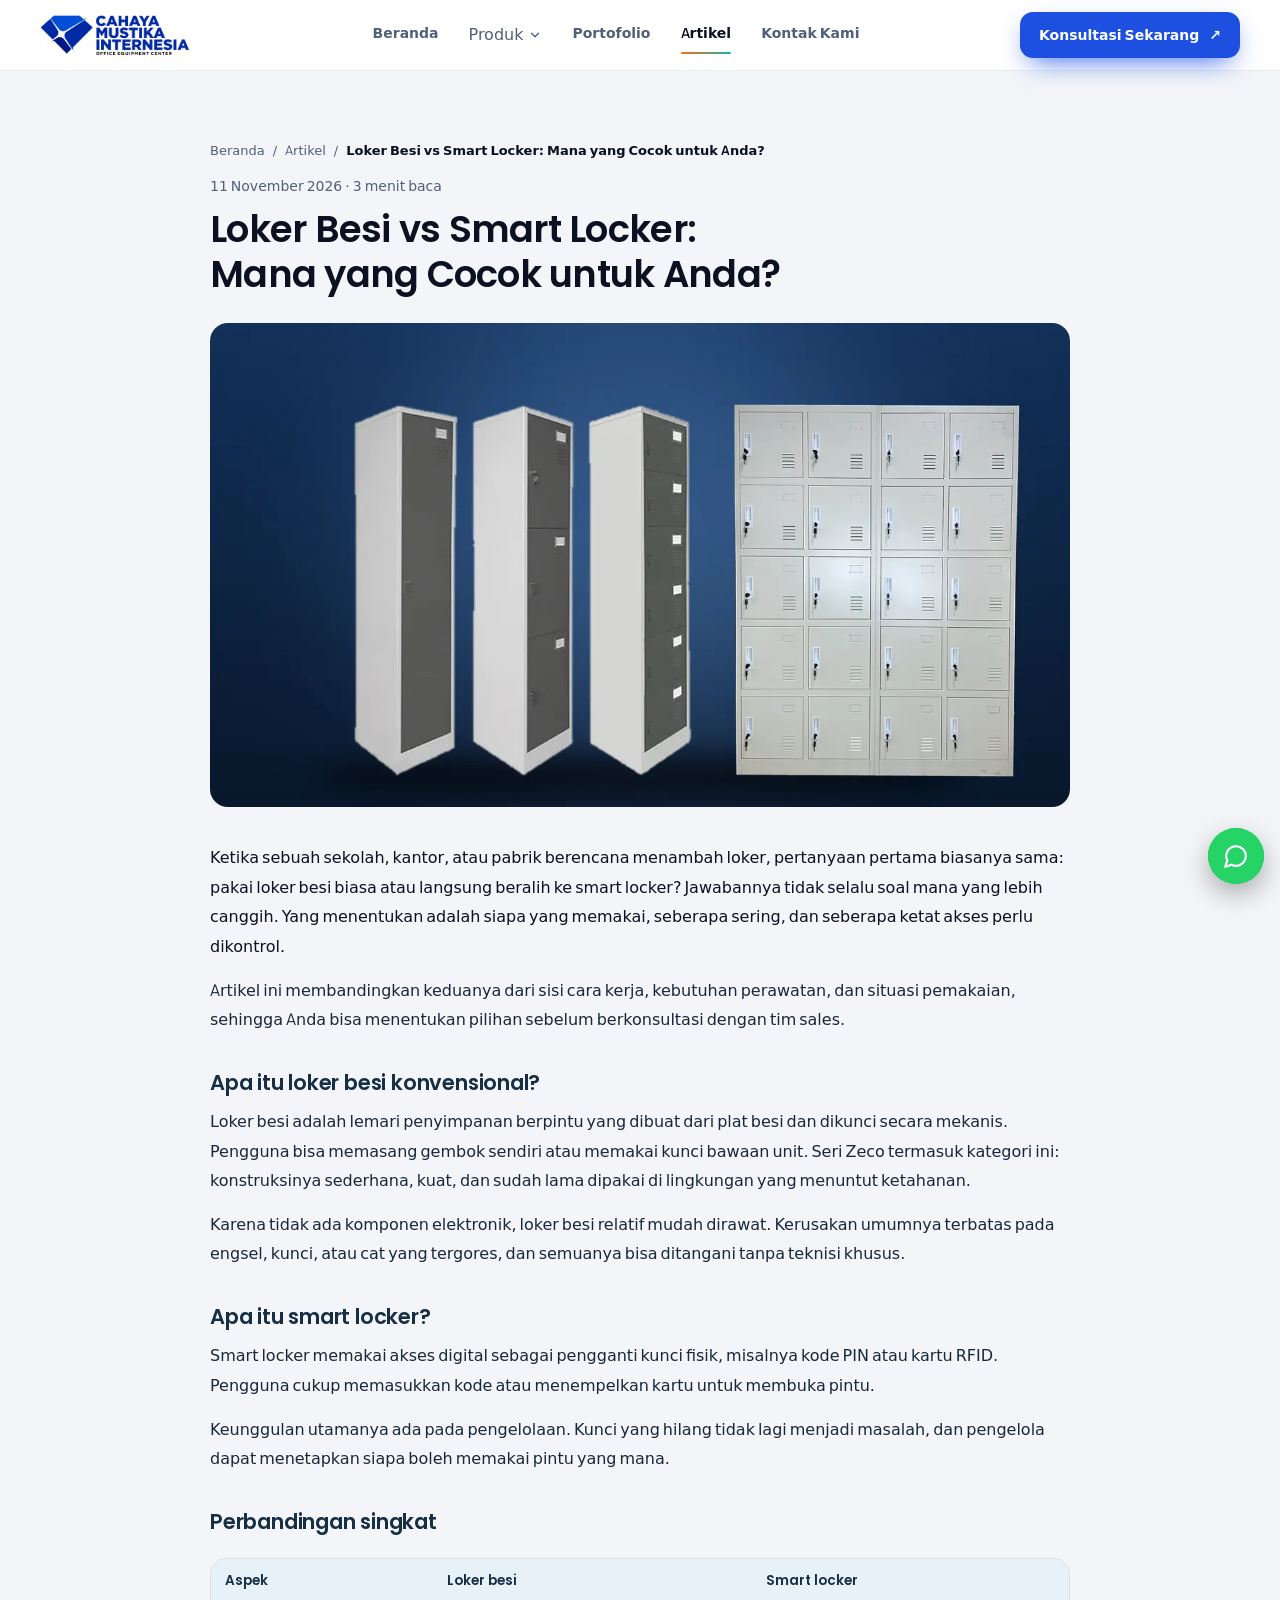
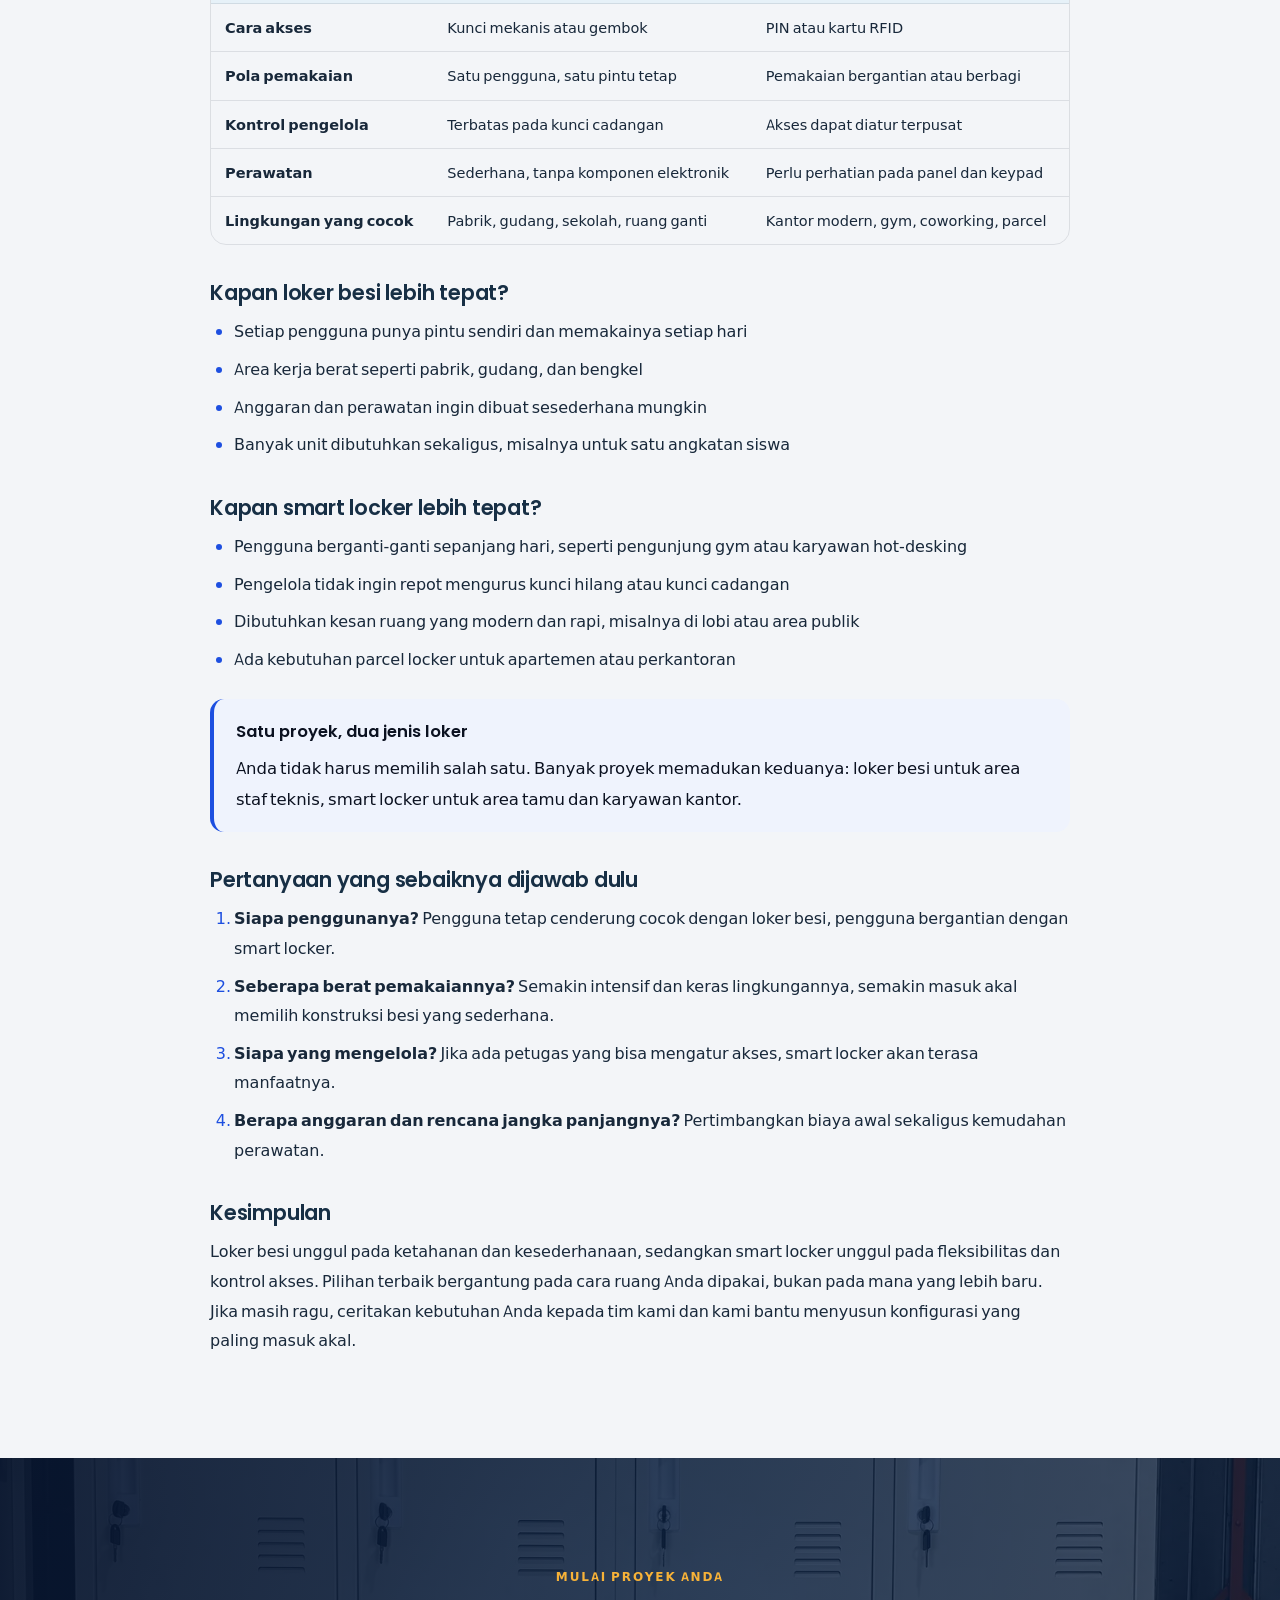
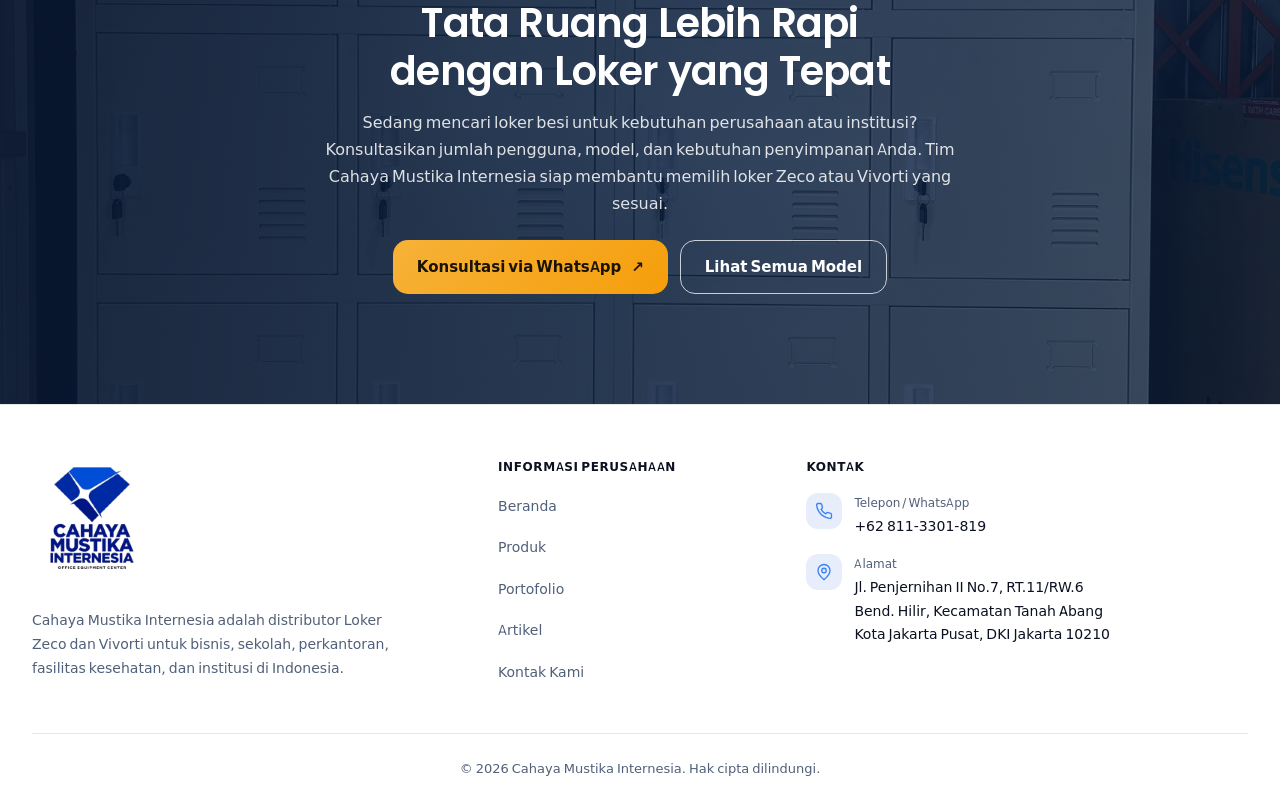
==== commit 0e34573d: "Perbarui situs loker besi: performa, konten, dan tampilan - Gambar responsif (versi -sm + srcset) un" ====
--- a/pages/artikel-locker-baja-vs-smart-locker.html
+++ b/pages/artikel-locker-baja-vs-smart-locker.html
@@ -3,11 +3,12 @@
 <head>
 <meta charset="utf-8">
 <meta name="viewport" content="width=device-width,initial-scale=1">
-<title>Loker Baja vs Smart Locker: Mana yang Cocok untuk Anda? | Cahaya Mustika Internesia</title>
-<meta name="description" content="Memilih antara loker baja konvensional dan smart locker digital bergantung pada pola pemakaian, anggaran, dan tingkat kontrol akses.">
-<meta property="og:title" content="Loker Baja vs Smart Locker: Mana yang Cocok untuk Anda? | Cahaya Mustika Internesia"><meta property="og:description" content="Memilih antara loker baja konvensional dan smart locker digital bergantung pada pola pemakaian, anggaran, dan tingkat kontrol akses."><meta property="og:image" content="../assets/images/logo-footer.webp">
+<title>Loker Besi vs Smart Locker: Mana yang Cocok untuk Anda? | Cahaya Mustika Internesia</title>
+<meta name="description" content="Memilih antara loker besi konvensional dan smart locker digital bergantung pada pola pemakaian, anggaran, dan tingkat kontrol akses.">
+<meta property="og:title" content="Loker Besi vs Smart Locker: Mana yang Cocok untuk Anda? | Cahaya Mustika Internesia"><meta property="og:description" content="Memilih antara loker besi konvensional dan smart locker digital bergantung pada pola pemakaian, anggaran, dan tingkat kontrol akses."><meta property="og:image" content="../assets/images/logo-footer.webp">
 <link rel="icon" href="../assets/images/icon.webp" type="image/webp">
 <script>(function(){var d=document.documentElement;d.classList.add("js");try{localStorage.removeItem("theme")}catch(e){}})()</script>
+<link rel="preload" href="../assets/fonts/manrope-200-800-latin.woff2" as="font" type="font/woff2" crossorigin><link rel="preload" href="../assets/fonts/poppins-600-latin.woff2" as="font" type="font/woff2" crossorigin><meta name="theme-color" content="#0b1f3d">
 <link rel="stylesheet" href="../assets/css/locker.css">
 <script defer src="../assets/js/locker.js"></script>
 </head>
@@ -16,7 +17,7 @@
 <header class="hdr" id="hdr">
  <div class="hdr-in">
   <a class="logo" href="../index.html" aria-label="Cahaya Mustika Internesia"><img class="l-light" src="../assets/images/logo-cahaya-mustika.webp" width="800" height="215" alt="Cahaya Mustika Internesia"><img class="l-dark" src="../assets/images/putih-logo.webp" width="800" height="215" alt="Cahaya Mustika Internesia"></a>
-  <nav class="nav" aria-label="Navigasi utama"><a href="../index.html">Beranda</a><div class="nav-dd"><button type="button" class="nav-dd-t" aria-expanded="false" aria-controls="ddProduk">Produk <svg class="dd-chev" viewBox="0 0 24 24" width="14" height="14" fill="none" stroke="currentColor" stroke-width="2.2" stroke-linecap="round" stroke-linejoin="round" aria-hidden="true"><path d="M6 9l6 6 6-6"/></svg></button><div class="nav-dd-m" id="ddProduk"><a href="../pages/produk.html"><b>Semua Produk</b><small>20 model Zeco dan Vivorti</small></a><a href="../pages/zeco.html"><b>Loker Besi Zeco</b><small>Loker baja 1 sampai 6 pintu</small></a><a href="../pages/vivorti.html"><b>Loker Vivorti</b><small>Loker 9 dan 20 pintu</small></a></div></div><a href="../pages/portofolio.html">Portofolio</a><a href="../pages/artikel.html" aria-current=page>Artikel</a><a href="../pages/kontak.html">Kontak Kami</a></nav>
+  <nav class="nav" aria-label="Navigasi utama"><a href="../index.html">Beranda</a><div class="nav-dd"><button type="button" class="nav-dd-t" aria-expanded="false" aria-controls="ddProduk">Produk <svg class="dd-chev" viewBox="0 0 24 24" width="14" height="14" fill="none" stroke="currentColor" stroke-width="2.2" stroke-linecap="round" stroke-linejoin="round" aria-hidden="true"><path d="M6 9l6 6 6-6"/></svg></button><div class="nav-dd-m" id="ddProduk"><a href="../pages/produk.html"><b>Semua Produk</b><small>20 model Zeco dan Vivorti</small></a><a href="../pages/zeco.html"><b>Loker Besi Zeco</b><small>Loker besi 1 sampai 6 pintu</small></a><a href="../pages/vivorti.html"><b>Loker Vivorti</b><small>Loker 9 dan 20 pintu</small></a></div></div><a href="../pages/portofolio.html">Portofolio</a><a href="../pages/artikel.html" aria-current=page>Artikel</a><a href="../pages/kontak.html">Kontak Kami</a></nav>
   <div class="hdr-act">
    <a class="btn btn-primary btn-sm" href="https://wa.me/628113301819?text=Halo%20Cahaya%20Mustika%20Internesia%2C%20saya%20ingin%20konsultasi%20mengenai%20locker." target="_blank" rel="noopener noreferrer">Konsultasi Sekarang <span class="arr">↗</span></a>
    <button class="burger" id="burger" type="button" aria-label="Menu" aria-expanded="false" aria-controls="mnav"><span></span><span></span></button>
@@ -27,45 +28,45 @@
 <main id="main">
 <section class="sec pt-hdr post"><div class="wrap post-wrap">
  <header class="post-head">
-  <nav class="crumb post-crumb" aria-label="Breadcrumb"><a href="../index.html">Beranda</a><span aria-hidden="true">/</span><a href="artikel.html">Artikel</a><span aria-hidden="true">/</span><span aria-current="page">Loker Baja vs Smart Locker: Mana yang Cocok untuk Anda?</span></nav>
+  <nav class="crumb post-crumb" aria-label="Breadcrumb"><a href="../index.html">Beranda</a><span aria-hidden="true">/</span><a href="artikel.html">Artikel</a><span aria-hidden="true">/</span><span aria-current="page">Loker Besi vs Smart Locker: Mana yang Cocok untuk Anda?</span></nav>
   <p class="post-date"><time>11 November 2026</time> · 3 menit baca</p>
-  <h1>Loker Baja vs Smart Locker: Mana yang Cocok untuk Anda?</h1>
+  <h1>Loker Besi vs Smart Locker: Mana yang Cocok untuk Anda?</h1>
  </header>
- <figure class="post-cover"><img fetchpriority="high" src="../assets/images/artikel/locker-baja-vs-smart-locker.webp" alt="Loker Baja vs Smart Locker: Mana yang Cocok untuk Anda?" width="1200" height="750"></figure>
+ <figure class="post-cover"><img fetchpriority="high" src="../assets/images/artikel/locker-baja-vs-smart-locker.webp" srcset="../assets/images/artikel/locker-baja-vs-smart-locker-sm.webp 600w, ../assets/images/artikel/locker-baja-vs-smart-locker.webp 1200w" sizes="(min-width:900px) 860px, 100vw" alt="Loker Besi vs Smart Locker: Mana yang Cocok untuk Anda?" width="1200" height="750"></figure>
  <article class="post-body prose">
-<p>Ketika sebuah sekolah, kantor, atau pabrik berencana menambah loker, pertanyaan pertama biasanya sama: pakai loker baja biasa atau langsung beralih ke smart locker? Jawabannya tidak selalu soal mana yang lebih canggih. Yang menentukan adalah siapa yang memakai, seberapa sering, dan seberapa ketat akses perlu dikontrol.</p>
+<p>Ketika sebuah sekolah, kantor, atau pabrik berencana menambah loker, pertanyaan pertama biasanya sama: pakai loker besi biasa atau langsung beralih ke smart locker? Jawabannya tidak selalu soal mana yang lebih canggih. Yang menentukan adalah siapa yang memakai, seberapa sering, dan seberapa ketat akses perlu dikontrol.</p>
 <p>Artikel ini membandingkan keduanya dari sisi cara kerja, kebutuhan perawatan, dan situasi pemakaian, sehingga Anda bisa menentukan pilihan sebelum berkonsultasi dengan tim sales.</p>
-<h2>Apa itu loker baja konvensional?</h2>
-<p>Loker baja adalah lemari penyimpanan berpintu yang dibuat dari plat baja dan dikunci secara mekanis. Pengguna bisa memasang gembok sendiri atau memakai kunci bawaan unit. Seri Zeco termasuk kategori ini: konstruksinya sederhana, kuat, dan sudah lama dipakai di lingkungan yang menuntut ketahanan.</p>
-<p>Karena tidak ada komponen elektronik, loker baja relatif mudah dirawat. Kerusakan umumnya terbatas pada engsel, kunci, atau cat yang tergores, dan semuanya bisa ditangani tanpa teknisi khusus.</p>
+<h2>Apa itu loker besi konvensional?</h2>
+<p>Loker besi adalah lemari penyimpanan berpintu yang dibuat dari plat besi dan dikunci secara mekanis. Pengguna bisa memasang gembok sendiri atau memakai kunci bawaan unit. Seri Zeco termasuk kategori ini: konstruksinya sederhana, kuat, dan sudah lama dipakai di lingkungan yang menuntut ketahanan.</p>
+<p>Karena tidak ada komponen elektronik, loker besi relatif mudah dirawat. Kerusakan umumnya terbatas pada engsel, kunci, atau cat yang tergores, dan semuanya bisa ditangani tanpa teknisi khusus.</p>
 <h2>Apa itu smart locker?</h2>
 <p>Smart locker memakai akses digital sebagai pengganti kunci fisik, misalnya kode PIN atau kartu RFID. Pengguna cukup memasukkan kode atau menempelkan kartu untuk membuka pintu.</p>
 <p>Keunggulan utamanya ada pada pengelolaan. Kunci yang hilang tidak lagi menjadi masalah, dan pengelola dapat menetapkan siapa boleh memakai pintu yang mana.</p>
 <h2>Perbandingan singkat</h2>
-<div class="tbl"><table><thead><tr><th>Aspek</th><th>Loker baja</th><th>Smart locker</th></tr></thead><tbody>
+<div class="tbl"><table><thead><tr><th>Aspek</th><th>Loker besi</th><th>Smart locker</th></tr></thead><tbody>
 <tr><td>Cara akses</td><td>Kunci mekanis atau gembok</td><td>PIN atau kartu RFID</td></tr>
 <tr><td>Pola pemakaian</td><td>Satu pengguna, satu pintu tetap</td><td>Pemakaian bergantian atau berbagi</td></tr>
 <tr><td>Kontrol pengelola</td><td>Terbatas pada kunci cadangan</td><td>Akses dapat diatur terpusat</td></tr>
 <tr><td>Perawatan</td><td>Sederhana, tanpa komponen elektronik</td><td>Perlu perhatian pada panel dan keypad</td></tr>
 <tr><td>Lingkungan yang cocok</td><td>Pabrik, gudang, sekolah, ruang ganti</td><td>Kantor modern, gym, coworking, parcel</td></tr>
 </tbody></table></div>
-<h2>Kapan loker baja lebih tepat?</h2>
+<h2>Kapan loker besi lebih tepat?</h2>
 <ul><li>Setiap pengguna punya pintu sendiri dan memakainya setiap hari</li><li>Area kerja berat seperti pabrik, gudang, dan bengkel</li><li>Anggaran dan perawatan ingin dibuat sesederhana mungkin</li><li>Banyak unit dibutuhkan sekaligus, misalnya untuk satu angkatan siswa</li></ul>
 <h2>Kapan smart locker lebih tepat?</h2>
 <ul><li>Pengguna berganti-ganti sepanjang hari, seperti pengunjung gym atau karyawan hot-desking</li><li>Pengelola tidak ingin repot mengurus kunci hilang atau kunci cadangan</li><li>Dibutuhkan kesan ruang yang modern dan rapi, misalnya di lobi atau area publik</li><li>Ada kebutuhan parcel locker untuk apartemen atau perkantoran</li></ul>
-<blockquote><b>Satu proyek, dua jenis loker</b>Anda tidak harus memilih salah satu. Banyak proyek memadukan keduanya: loker baja untuk area staf teknis, smart locker untuk area tamu dan karyawan kantor.</blockquote>
+<blockquote><b>Satu proyek, dua jenis loker</b>Anda tidak harus memilih salah satu. Banyak proyek memadukan keduanya: loker besi untuk area staf teknis, smart locker untuk area tamu dan karyawan kantor.</blockquote>
 <h2>Pertanyaan yang sebaiknya dijawab dulu</h2>
-<ol><li><b>Siapa penggunanya?</b> Pengguna tetap cenderung cocok dengan loker baja, pengguna bergantian dengan smart locker.</li><li><b>Seberapa berat pemakaiannya?</b> Semakin intensif dan keras lingkungannya, semakin masuk akal memilih konstruksi baja yang sederhana.</li><li><b>Siapa yang mengelola?</b> Jika ada petugas yang bisa mengatur akses, smart locker akan terasa manfaatnya.</li><li><b>Berapa anggaran dan rencana jangka panjangnya?</b> Pertimbangkan biaya awal sekaligus kemudahan perawatan.</li></ol>
+<ol><li><b>Siapa penggunanya?</b> Pengguna tetap cenderung cocok dengan loker besi, pengguna bergantian dengan smart locker.</li><li><b>Seberapa berat pemakaiannya?</b> Semakin intensif dan keras lingkungannya, semakin masuk akal memilih konstruksi besi yang sederhana.</li><li><b>Siapa yang mengelola?</b> Jika ada petugas yang bisa mengatur akses, smart locker akan terasa manfaatnya.</li><li><b>Berapa anggaran dan rencana jangka panjangnya?</b> Pertimbangkan biaya awal sekaligus kemudahan perawatan.</li></ol>
 <h2>Kesimpulan</h2>
-<p>Loker baja unggul pada ketahanan dan kesederhanaan, sedangkan smart locker unggul pada fleksibilitas dan kontrol akses. Pilihan terbaik bergantung pada cara ruang Anda dipakai, bukan pada mana yang lebih baru. Jika masih ragu, ceritakan kebutuhan Anda kepada tim kami dan kami bantu menyusun konfigurasi yang paling masuk akal.</p>
+<p>Loker besi unggul pada ketahanan dan kesederhanaan, sedangkan smart locker unggul pada fleksibilitas dan kontrol akses. Pilihan terbaik bergantung pada cara ruang Anda dipakai, bukan pada mana yang lebih baru. Jika masih ragu, ceritakan kebutuhan Anda kepada tim kami dan kami bantu menyusun konfigurasi yang paling masuk akal.</p>
  </article>
 </div></section>
 <section class="pdx-cta" aria-label="Konsultasi">
- <img src="../assets/images/cta-loker.webp" alt="" width="1600" height="900" loading="lazy">
+ <img src="../assets/images/cta-loker.webp" srcset="../assets/images/cta-loker-sm.webp 800w, ../assets/images/cta-loker.webp 1600w" sizes="100vw" alt="" width="1600" height="900" loading="lazy" decoding="async">
  <div class="wrap pdx-cta-in">
   <span class="pdx-eyebrow">Mulai Proyek Anda</span>
   <h2>Tata Ruang Lebih Rapi dengan Loker yang Tepat</h2>
-  <p>Ceritakan jumlah pengguna dan ukuran ruangan Anda. Kami bantu memilihkan model loker Zeco atau Vivorti yang sesuai dengan kebutuhan dan anggaran Anda.</p>
+  <p>Sedang mencari loker besi untuk kebutuhan perusahaan atau institusi? Konsultasikan jumlah pengguna, model, dan kebutuhan penyimpanan Anda. Tim Cahaya Mustika Internesia siap membantu memilih loker Zeco atau Vivorti yang sesuai.</p>
   <div class="pdx-cta-btns"><a class="btn pdx-btn-wa" href="https://wa.me/628113301819?text=Halo%20Cahaya%20Mustika%20Internesia%2C%20saya%20ingin%20konsultasi%20mengenai%20loker." target="_blank" rel="noopener noreferrer">Konsultasi via WhatsApp <span class="arr">↗</span></a><a class="btn pdx-btn-line" href="produk.html">Lihat Semua Model</a></div>
  </div>
 </section>
@@ -85,10 +86,5 @@
  <div class="ft-copy">© 2026 Cahaya Mustika Internesia. Hak cipta dilindungi.</div>
 </footer>
 <a class="wa" href="https://wa.me/628113301819?text=Halo%20Cahaya%20Mustika%20Internesia%2C%20saya%20ingin%20konsultasi%20mengenai%20locker." target="_blank" rel="noopener noreferrer" aria-label="Chat dengan Sales via WhatsApp"><span class="tip">Chat dengan Sales</span><span class="b"><svg width="26" height="26" viewBox="0 0 24 24" fill="none" stroke="currentColor" stroke-width="2" stroke-linecap="round" stroke-linejoin="round"><path d="M7.9 20A9 9 0 1 0 4 16.1L2 22Z"/></svg></span></a>
-<dialog id="pm" aria-label="Detail produk"><div class="m" style="position:relative"><button class="m-x" type="button" aria-label="Tutup">×</button>
- <div class="m-art"><div class="art" id="pm-art"></div></div>
- <div class="m-body"><span class="badge" id="pm-badge"></span><h3 id="pm-name"></h3><small id="pm-tag" style="color:var(--muted);font-weight:700"></small><p id="pm-desc"></p><ul id="pm-list"></ul>
- <a class="btn btn-wa btn-blue" id="pm-wa" href="#" target="_blank" rel="noopener noreferrer">Mulai Konsultasi <span class="arr">↗</span></a>
- <p class="m-note">Model, ukuran, warna, dan opsi kunci dikonfirmasi oleh tim sales sesuai ketersediaan dan kebutuhan proyek Anda.</p></div></div></dialog>
 </body>
 </html>
--- a/assets/css/locker.css
+++ b/assets/css/locker.css
@@ -1152,3 +1152,39 @@
  .phx-vis--z .hx-back img{height:92%!important;width:auto;min-width:0;max-width:calc((100% - 50px)/6);object-fit:contain;filter:drop-shadow(0 12px 14px rgba(0,0,0,.45))}
 }
 @media(max-width:959px){.phx{min-height:auto}}
+/* animasi muncul: lebih cepat & halus (konten tidak sempat kosong) */
+.js .rv{transform:translateY(14px);transition:opacity .45s var(--ease),transform .45s var(--ease);transition-delay:calc(var(--d,0s) * .4)}
+.js .rv.l,.js .rv.r{transform:translateY(14px)}
+.js .rv.z{transform:scale(.97)}
+.js .rv.in{opacity:1;transform:none}
+.hero h1 .w>span{animation-duration:.6s}
+@media(prefers-reduced-motion:reduce){.js .rv{opacity:1!important;transform:none!important;transition:none!important}}
+/* aksesibilitas: fokus keyboard yang jelas */
+:focus-visible{outline:3px solid #f59e0b;outline-offset:3px;border-radius:6px}
+.btn:focus-visible,.ct-chip:focus-visible,.pdx-chips a:focus-visible{outline-offset:4px}
+/* kontras teks kecil */
+.tagp{color:#1741b8}
+.pdx-more .pdx-eyebrow,.pdx-more-nav a{color:#0f5a94}
+
+/* arah animasi: dari bawah saat scroll turun, dari atas saat scroll naik */
+.js .rv[data-from=below]{transform:translateY(22px)}
+.js .rv[data-from=above]{transform:translateY(-22px)}
+.js .rv.in{opacity:1;transform:none}
+html{scroll-behavior:smooth}
+@media(prefers-reduced-motion:reduce){html{scroll-behavior:auto}}
+/* judul maksimal 2 baris (kecuali Tantangan): area judul dilebarkan */
+.sec-h{max-width:1000px}
+.sec-h h2,.ct-head h2,.pdx-more-h h2{max-width:none}
+.ct-head{max-width:1000px}
+.pdx-cta-in{max-width:1000px}
+.pdx-cta h2{max-width:none}
+/* deskripsi CTA: 3 baris di desktop */
+.pdx-cta p{max-width:640px}
+/* judul CTA: 2 baris */
+.pdx-cta h2{max-width:24ch;text-wrap:balance}
+/* judul tertentu dibuat 2 baris */
+.sec-h h2.h2-2{max-width:22ch;margin-inline:auto;text-wrap:balance}
+.sec-h p.p-3{max-width:600px;margin-inline:auto}
+/* label merek di detail produk: biru untuk Zeco & Vivorti */
+.badge.z,.badge.v{background:#1d4fe0;color:#fff}
+.hx-f h2.hx-f-t{font-size:17px;letter-spacing:-.01em;margin:0 0 6px;line-height:1.3}
